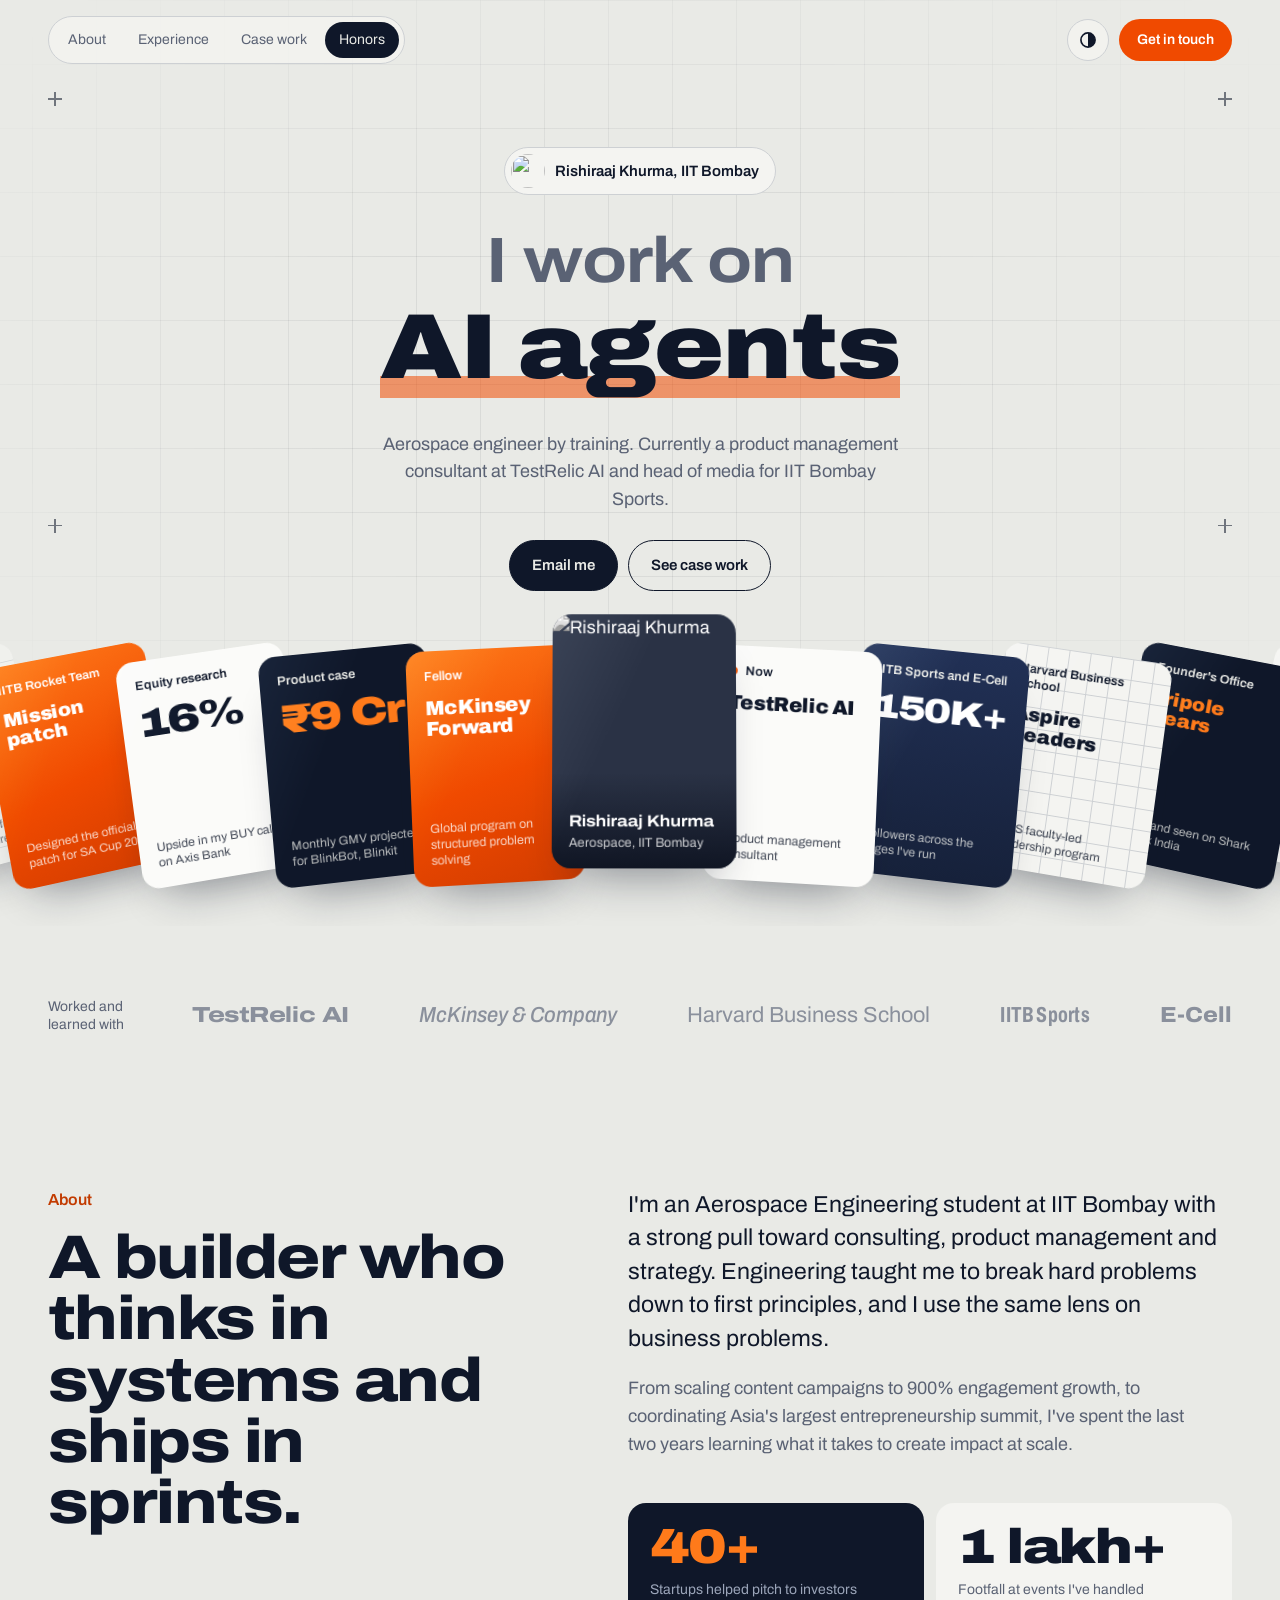
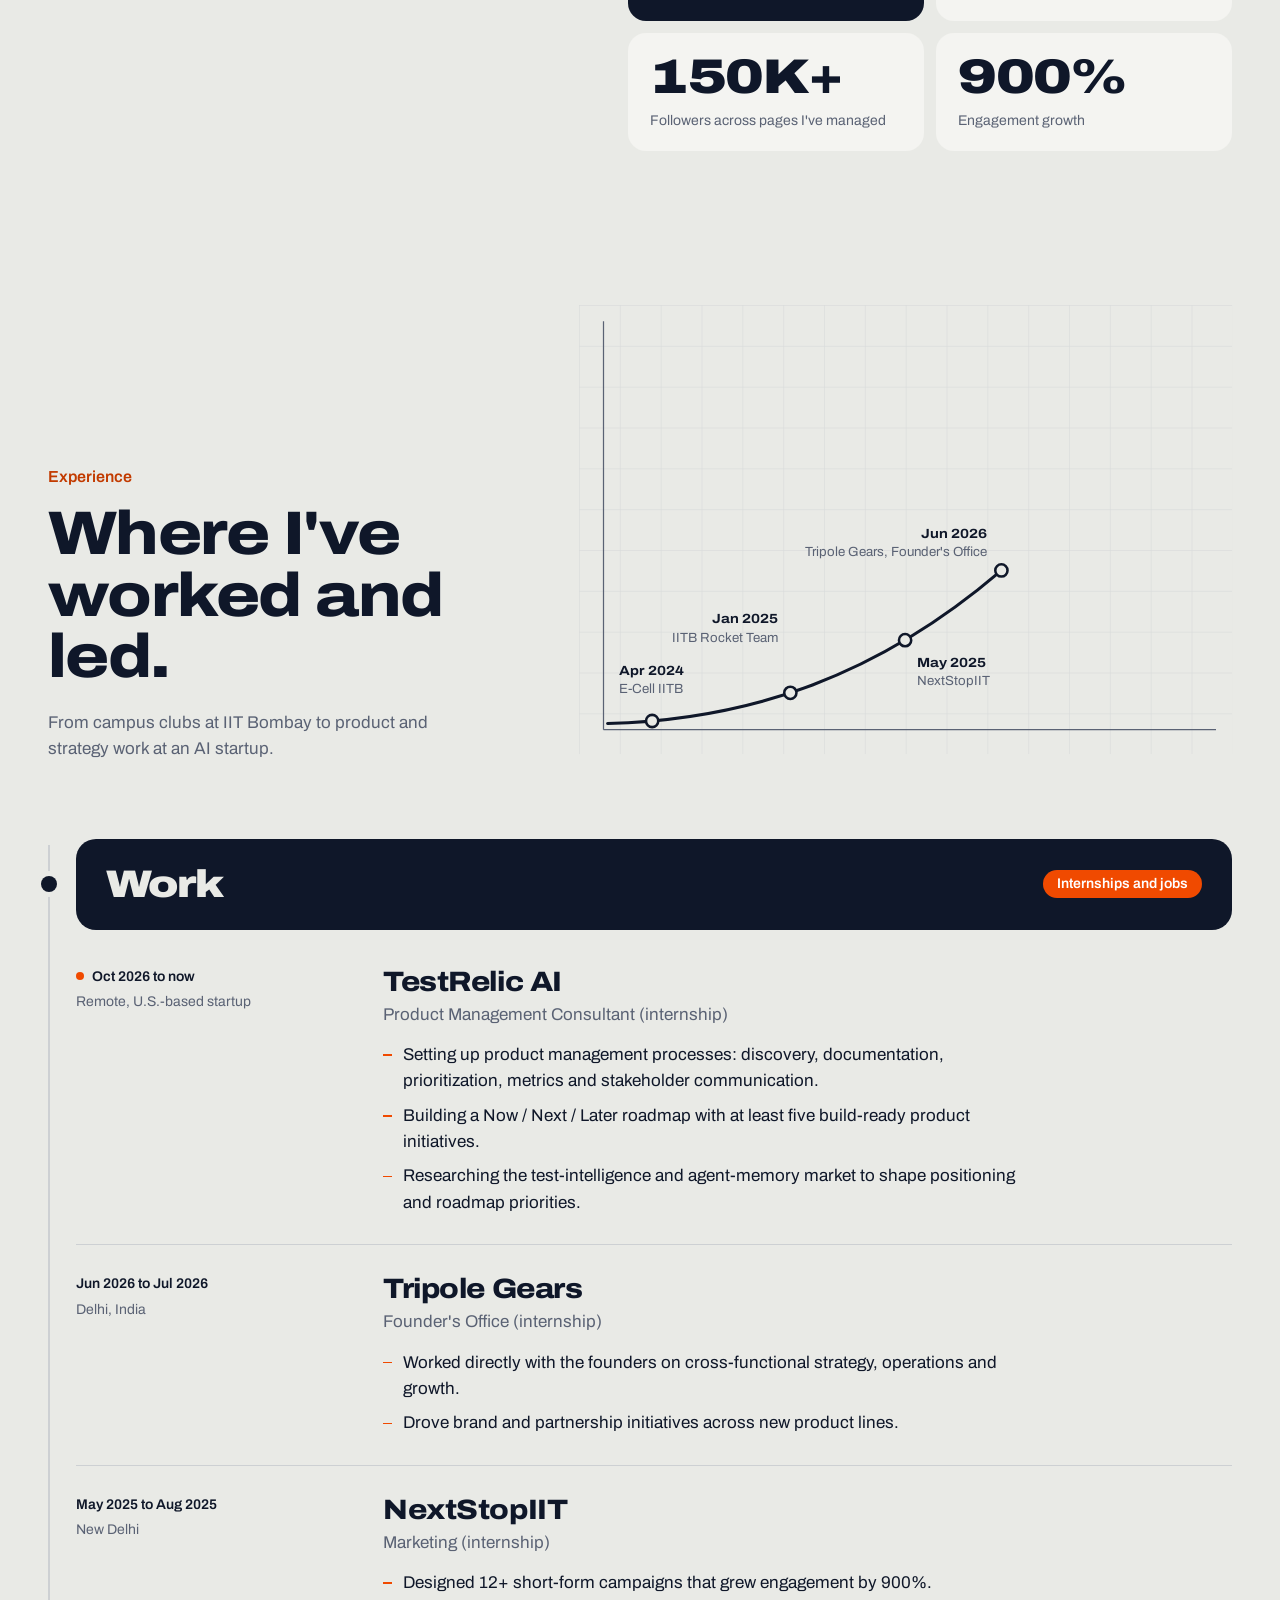
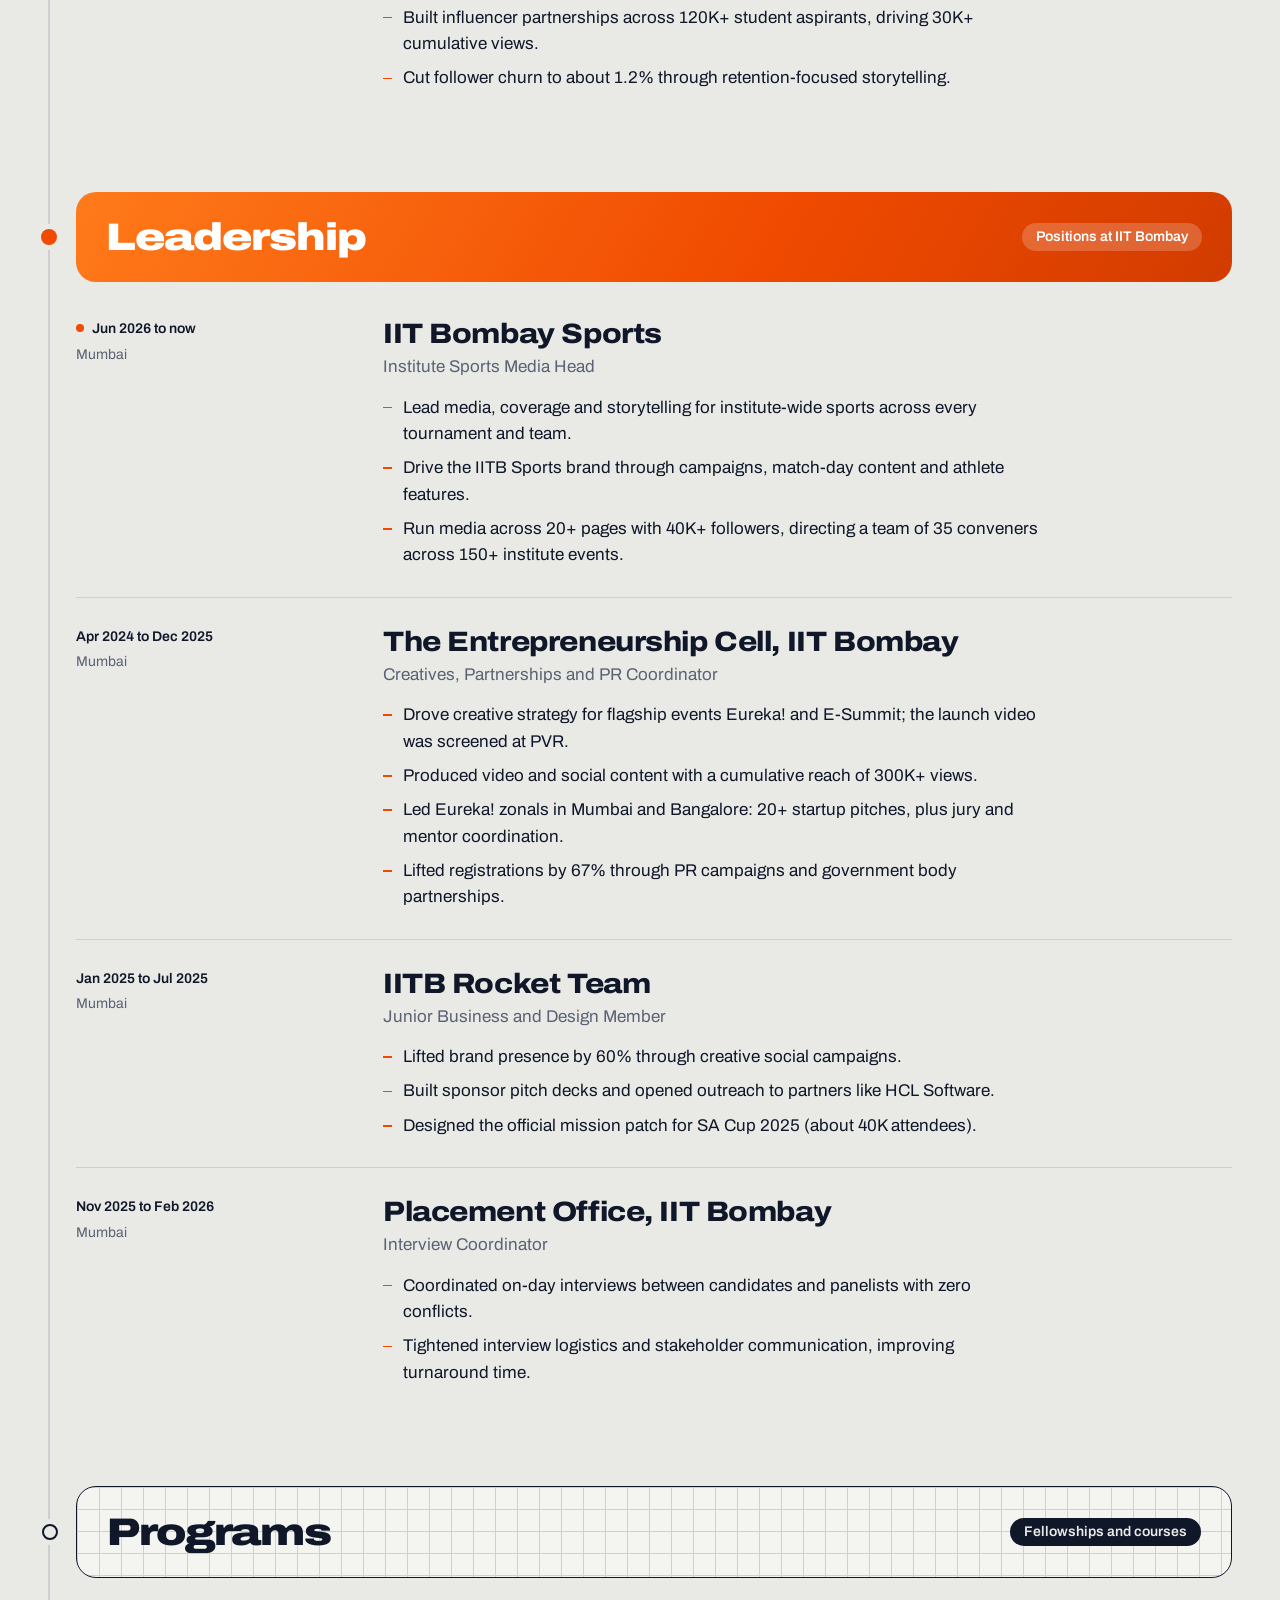
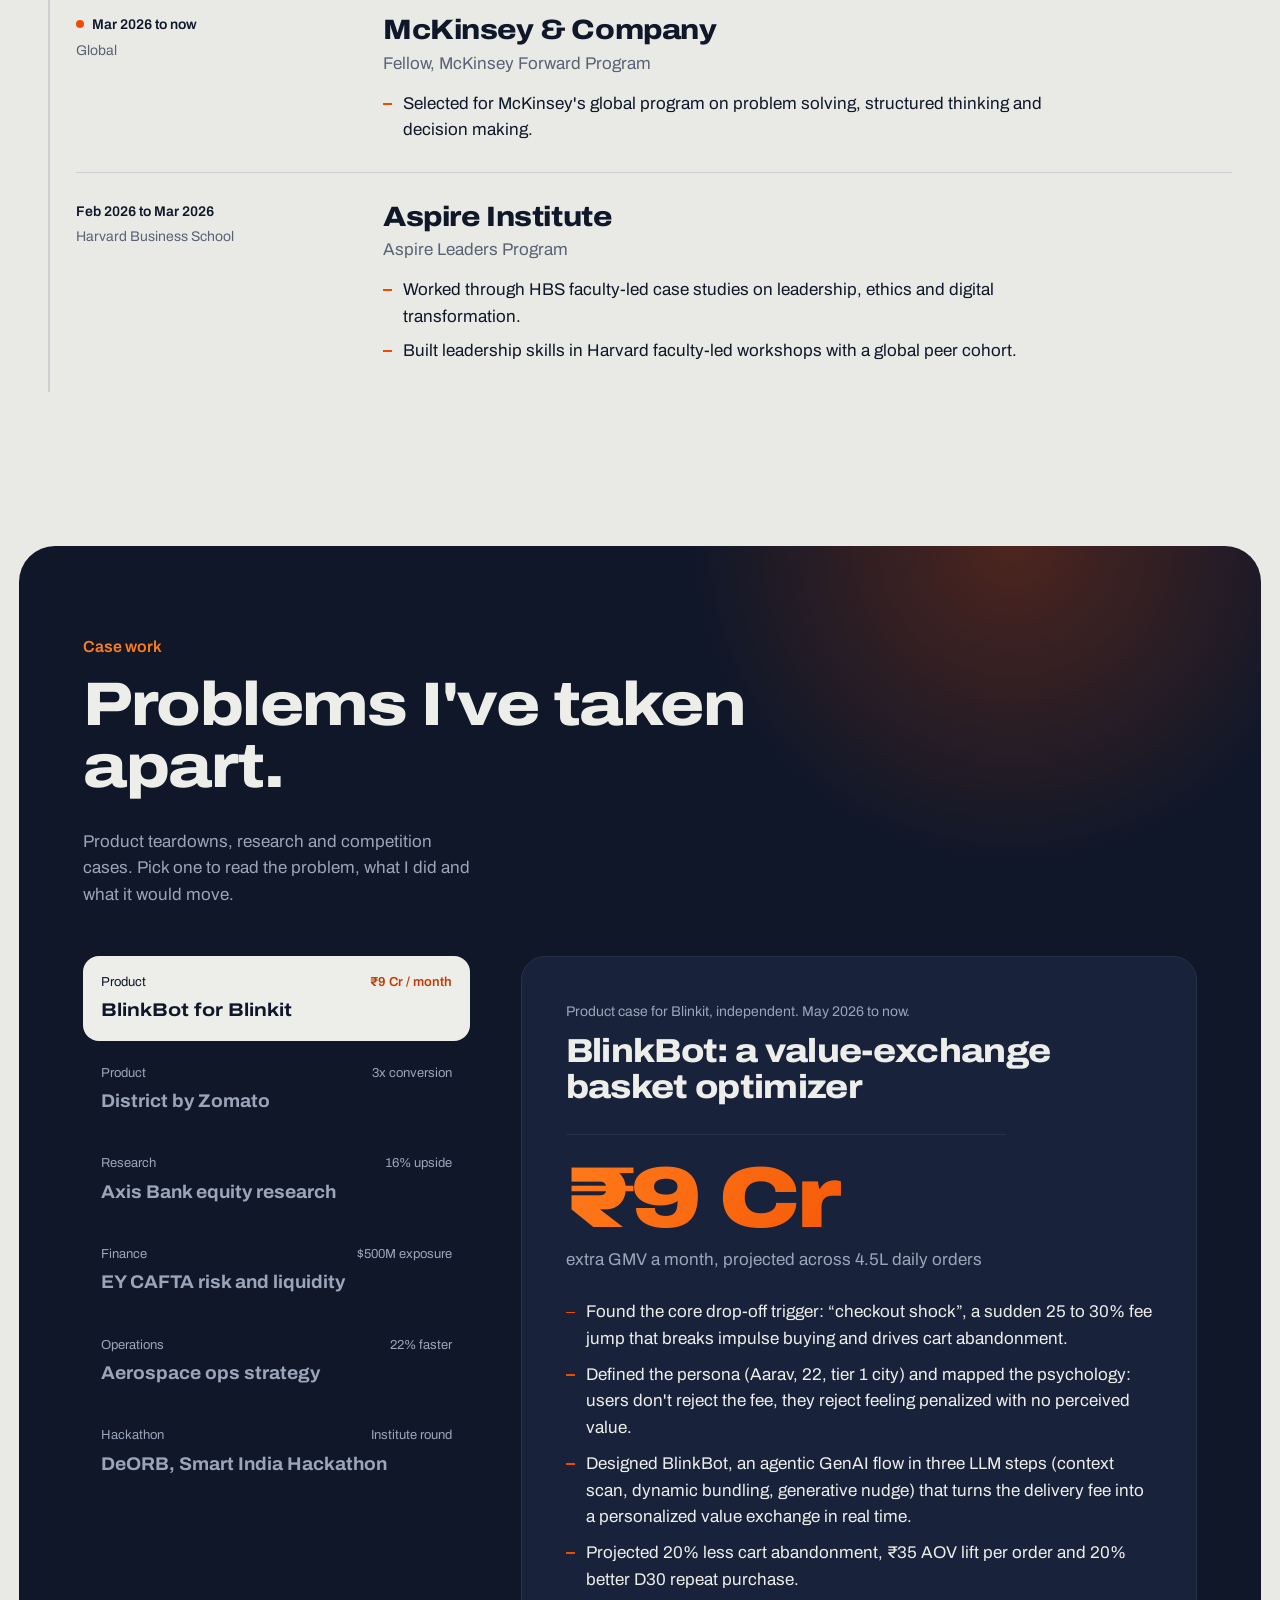
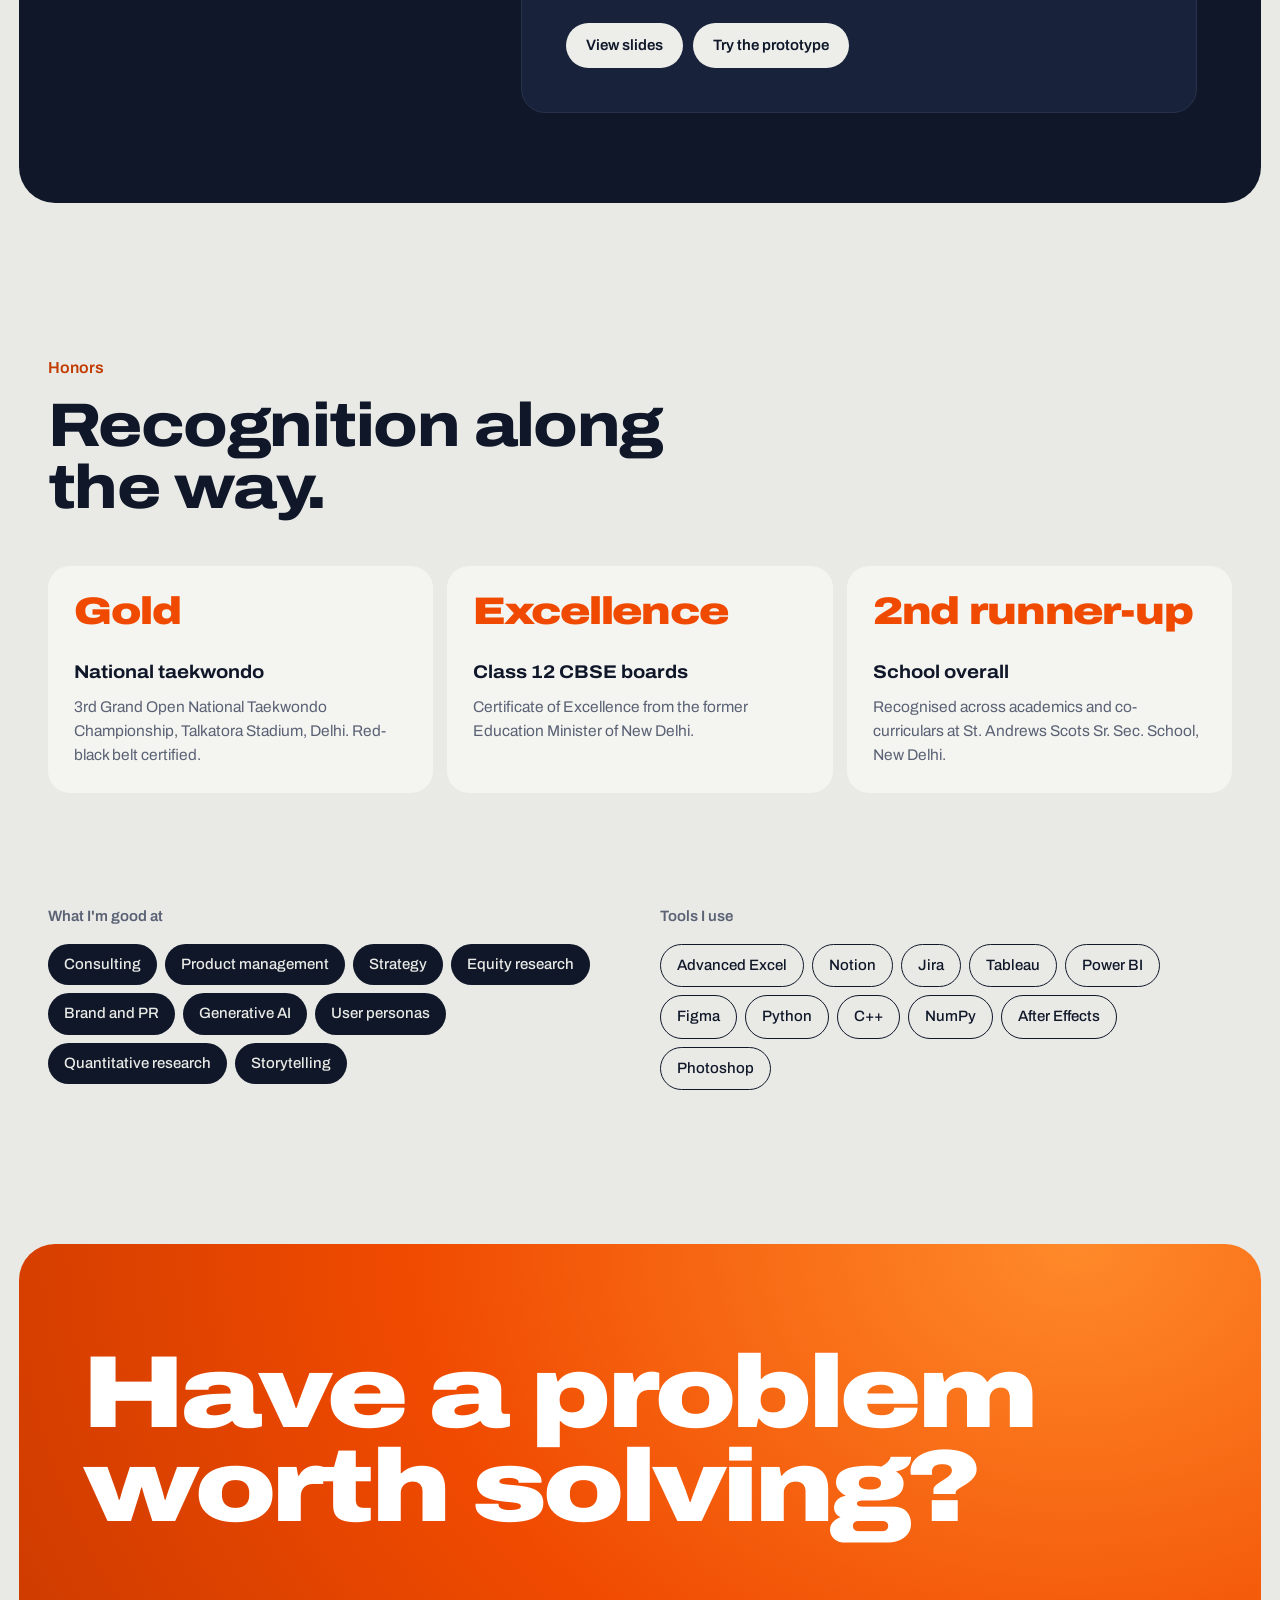
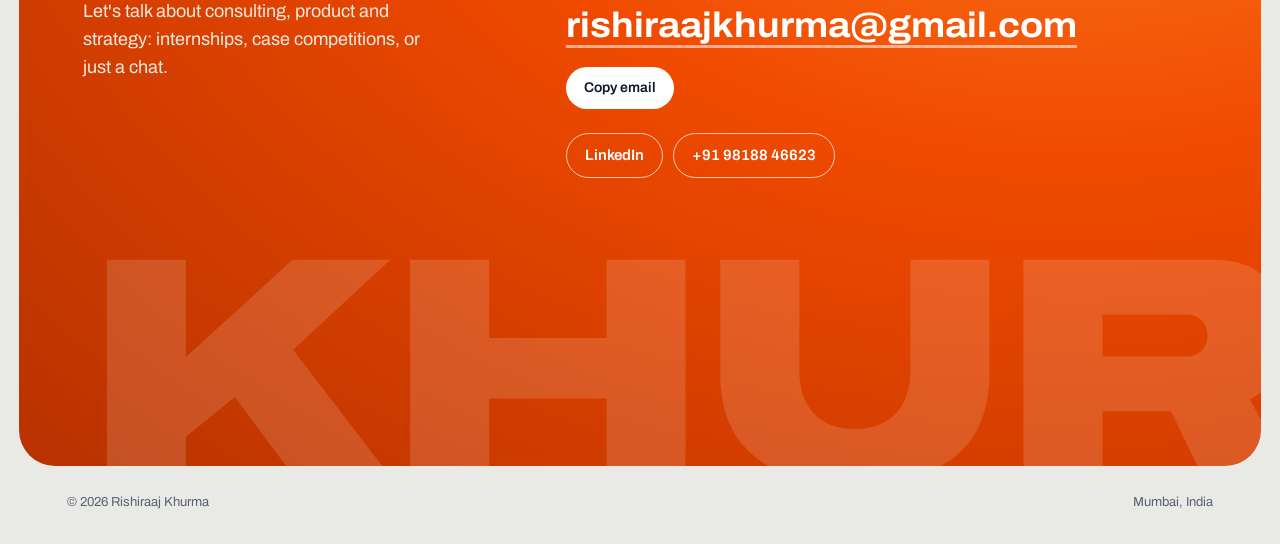
==== concepts/3.html @ 79a05dcc "Hero concepts for review (preview branch only) Co-Authored-By: Claude Opus 5.5 <noreply@anthropic.co" ====
<!doctype html>
<html lang="en">
<head>
  <meta charset="utf-8">
  <meta name="viewport" content="width=device-width, initial-scale=1">
  <title>Concept 3: Rotating focus</title>
  <meta name="description" content="Aerospace Engineering at IIT Bombay. Product management, strategy and AI agents. Product Management Consultant at TestRelic AI, McKinsey Forward Fellow.">
  <meta name="author" content="Rishiraaj Khurma">
  <meta name="theme-color" content="#E9EAE6">

  <meta property="og:type" content="website">
  <meta property="og:title" content="Rishiraaj Khurma">
  <meta property="og:description" content="IIT Bombay Aerospace. Product, strategy and AI agents.">
  <meta property="og:image" content="/assets/og.png">
  <meta name="twitter:card" content="summary_large_image">

  <link rel="icon" href="/assets/favicon.svg" type="image/svg+xml">
  <link rel="preconnect" href="https://fonts.googleapis.com">
  <link rel="preconnect" href="https://fonts.gstatic.com" crossorigin>
  <link href="https://fonts.googleapis.com/css2?family=Archivo:ital,wdth,wght@0,62..125,300..900;1,62..125,300..900&display=swap" rel="stylesheet">
  <link rel="stylesheet" href="/assets/styles.css">
  <script>
    (function () {
      var d = document.documentElement, t = null;
      d.classList.add('js');
      try { t = localStorage.getItem('theme'); } catch (e) {}
      if (t !== 'light' && t !== 'dark') t = matchMedia('(prefers-color-scheme: dark)').matches ? 'dark' : 'light';
      d.setAttribute('data-theme', t);
    })();
  </script>
<style>
.hero__block, .hero__name { display: none; }
.cx { position: relative; z-index: 2; width: 100%; max-width: var(--max); margin: 0 auto; padding-top: clamp(24px, 4vw, 56px); }
.cx-actions { display: flex; flex-wrap: wrap; gap: 10px; }
.cx img { display: block; width: 100%; height: 100%; object-fit: cover; }
.js .cx-in { opacity: 0; transform: translateY(14px); animation: cxIn .9s var(--ease) forwards; }
@keyframes cxIn { to { opacity: 1; transform: none; } }

.c3 { text-align: center; display: flex; flex-direction: column; align-items: center; }
.c3-who { display: inline-flex; align-items: center; gap: 10px; padding: 6px 16px 6px 6px; border-radius: 999px; background: var(--paper-2); border: 1px solid var(--rule); font-size: 15px; font-weight: 600; }
.c3-ava { width: 34px; height: 34px; border-radius: 50%; overflow: hidden; }
.c3-h { margin-top: clamp(22px, 3vw, 36px); font-weight: 900; letter-spacing: -0.04em; line-height: .95; font-variation-settings: "wdth" 116; }
.c3-line { display: block; font-size: clamp(2.2rem, 5vw, 4.4rem); color: var(--muted); font-weight: 700; }
.c3-rot { display: block; font-size: clamp(2.8rem, 7.2vw, 6.4rem); line-height: 1.1; height: 1.15em; overflow: hidden; margin-top: .05em; }
.c3-word { display: inline-block; color: var(--ink); background: linear-gradient(transparent 78%, color-mix(in srgb, var(--orange) 55%, transparent) 78%); transition: transform .38s var(--ease), opacity .38s var(--ease); }
.c3-word.is-out { transform: translateY(-100%); opacity: 0; }
.c3-word.is-in { transform: translateY(100%); opacity: 0; transition: none; }
.c3-lede { margin: clamp(18px, 2.4vw, 28px) auto 26px; max-width: 52ch; color: var(--muted); font-size: 18px; }
</style>
</head>
<body>
  <a class="skip" href="#main">Skip to content</a>

  <header class="bar">
    <div class="bar__inner">
      <nav aria-label="Sections">
        <ul class="bar__nav">
          <li><a href="#about">About</a></li>
          <li><a href="#work">Experience</a></li>
          <li><a href="#cases">Case work</a></li>
          <li><a href="#honors">Honors</a></li>
        </ul>
      </nav>
      <div class="bar__end">
        <button type="button" class="theme" aria-label="Switch to dark theme" aria-pressed="false">
          <svg viewBox="0 0 24 24" aria-hidden="true">
            <circle cx="12" cy="12" r="8.5" fill="none" stroke="currentColor" stroke-width="2"/>
            <path d="M12 3.5a8.5 8.5 0 0 1 0 17z" fill="currentColor"/>
          </svg>
        </button>
        <a class="bar__cta" href="#contact">Get in touch</a>
      </div>
    </div>
    <div class="bar__progress" aria-hidden="true"><span></span></div>
  </header>

  <main id="main">

    <!-- ============ Hero ============ -->
    <section class="hero" id="top" aria-labelledby="hero-name">
      <span class="mark mark--tl" aria-hidden="true"></span>
      <span class="mark mark--tr" aria-hidden="true"></span>
      <span class="mark mark--ml" aria-hidden="true"></span>
      <span class="mark mark--mr" aria-hidden="true"></span>


      <div class="cx c3">
        <p class="c3-who cx-in"><span class="c3-ava"><img src="/assets/pfp.png" alt="" onerror="this.onerror=null;this.src='https://rishiraaj-khurma-portfolio.vercel.app/pfp.png'"></span>Rishiraaj Khurma, IIT Bombay</p>
        <h1 class="c3-h cx-in" id="hero-name" style="animation-delay:.1s">
          <span class="c3-line">I work on</span>
          <span class="c3-rot" aria-live="polite"><span class="c3-word">product strategy</span></span>
        </h1>
        <p class="c3-lede cx-in" style="animation-delay:.25s">Aerospace engineer by training. Currently a product management consultant at TestRelic AI and head of media for IIT Bombay Sports.</p>
        <div class="cx-in" style="animation-delay:.35s"><div class="cx-actions">
          <a class="btn btn--solid" href="mailto:rishiraajkhurma@gmail.com">Email me</a>
          <a class="btn" href="#cases">See case work</a>
        </div></div>
      </div>
      <script>
        (function () {
          var words = ['product strategy', 'AI agents', 'go-to-market', 'brand and storytelling', 'case competitions'];
          var el = document.querySelector('.c3-word'); var i = 0;
          if (matchMedia('(prefers-reduced-motion: reduce)').matches) return;
          setInterval(function () {
            el.classList.add('is-out');
            setTimeout(function () { i = (i + 1) % words.length; el.textContent = words[i]; el.classList.remove('is-out'); el.classList.add('is-in'); requestAnimationFrame(function () { requestAnimationFrame(function () { el.classList.remove('is-in'); }); }); }, 380);
          }, 2300);
        })();
      </script>

      <!-- 3D card deck -->
      <div class="deck" aria-label="Highlights">
        <div class="deck__rig">
          <a class="card card--navy" href="#work" style="--i:-6;--a:6">
            <span class="card__kick">Leadership</span>
            <span class="card__big">40+</span>
            <span class="card__foot">Startups I helped pitch to investors at E-Cell</span>
          </a>
          <a class="card card--paper" href="#cases" data-case="ey" style="--i:-5;--a:5">
            <span class="card__kick">EY CAFTA finalist</span>
            <span class="card__big">$500M</span>
            <span class="card__foot">Currency risk plan for an unhedged exposure</span>
          </a>
          <a class="card card--orange" href="#work" style="--i:-4;--a:4">
            <span class="card__kick">IITB Rocket Team</span>
            <span class="card__big card__big--word">Mission patch</span>
            <span class="card__foot">Designed the official patch for SA Cup 2025</span>
          </a>
          <a class="card card--white" href="#cases" data-case="axis" style="--i:-3;--a:3">
            <span class="card__kick">Equity research</span>
            <span class="card__big">16%</span>
            <span class="card__foot">Upside in my BUY call on Axis Bank</span>
          </a>
          <a class="card card--ink" href="#cases" data-case="blinkbot" style="--i:-2;--a:2">
            <span class="card__kick">Product case</span>
            <span class="card__big">₹9 Cr</span>
            <span class="card__foot">Monthly GMV projected for BlinkBot, Blinkit</span>
          </a>
          <a class="card card--orange" href="#work" style="--i:-1;--a:1">
            <span class="card__kick">Fellow</span>
            <span class="card__big card__big--word">McKinsey Forward</span>
            <span class="card__foot">Global program on structured problem solving</span>
          </a>
          <a class="card card--photo" href="#about" style="--i:0;--a:0">
            <img src="/assets/pfp.png" alt="Rishiraaj Khurma" width="480" height="600"
                 onerror="this.onerror=null;this.src='https://rishiraaj-khurma-portfolio.vercel.app/pfp.png'">
            <span class="card__foot">Rishiraaj Khurma<small>Aerospace, IIT Bombay</small></span>
          </a>
          <a class="card card--white" href="#work" style="--i:1;--a:1">
            <span class="card__kick"><span class="dot" aria-hidden="true"></span>Now</span>
            <span class="card__big card__big--word">TestRelic AI</span>
            <span class="card__foot">Product management consultant</span>
          </a>
          <a class="card card--navy" href="#work" style="--i:2;--a:2">
            <span class="card__kick">IITB Sports and E-Cell</span>
            <span class="card__big">150K+</span>
            <span class="card__foot">Followers across the pages I've run</span>
          </a>
          <a class="card card--paper" href="#work" style="--i:3;--a:3">
            <span class="card__kick">Harvard Business School</span>
            <span class="card__big card__big--word">Aspire Leaders</span>
            <span class="card__foot">HBS faculty-led leadership program</span>
          </a>
          <a class="card card--ink" href="#work" style="--i:4;--a:4">
            <span class="card__kick">Founder's Office</span>
            <span class="card__big card__big--word">Tripole Gears</span>
            <span class="card__foot">A brand seen on Shark Tank India</span>
          </a>
          <a class="card card--white" href="#about" style="--i:5;--a:5">
            <span class="card__kick">Events</span>
            <span class="card__big">1 lakh+</span>
            <span class="card__foot">Footfall at events I've handled</span>
          </a>
        </div>
      </div>
    </section>

    <!-- ============ Logos strip ============ -->
    <section class="orgs" aria-label="Organisations">
      <p class="orgs__label">Worked and learned with</p>
      <ul class="orgs__list">
        <li class="org org--a">TestRelic AI</li>
        <li class="org org--b">McKinsey &amp; Company</li>
        <li class="org org--e">Harvard Business School</li>
        <li class="org org--d">IITB Sports</li>
        <li class="org org--f">E-Cell</li>
      </ul>
    </section>

    <!-- ============ About ============ -->
    <section class="about section" id="about" aria-labelledby="about-h">
      <div class="about__left">
        <p class="kicker">About</p>
        <h2 id="about-h" class="h2">A builder who thinks in systems and ships in sprints.</h2>
      </div>
      <div class="about__right">
        <p class="about__lead">I'm an Aerospace Engineering student at IIT Bombay with a strong pull toward consulting, product management and strategy. Engineering taught me to break hard problems down to first principles, and I use the same lens on business problems.</p>
        <p>From scaling content campaigns to 900% engagement growth, to coordinating Asia's largest entrepreneurship summit, I've spent the last two years learning what it takes to create impact at scale.</p>
        <dl class="figures">
          <div><dt>Startups helped pitch to investors</dt><dd data-count="40" data-suffix="+">40+</dd></div>
          <div><dt>Footfall at events I've handled</dt><dd data-count="1" data-suffix=" lakh+">1 lakh+</dd></div>
          <div><dt>Followers across pages I've managed</dt><dd data-count="150" data-suffix="K+">150K+</dd></div>
          <div><dt>Engagement growth</dt><dd data-count="900" data-suffix="%">900%</dd></div>
        </dl>
      </div>
    </section>

    <!-- ============ Experience ============ -->
    <section class="work section" id="work" aria-labelledby="work-h">
      <div class="work__head">
        <div>
          <p class="kicker">Experience</p>
          <h2 id="work-h" class="h2">Where I've worked and led.</h2>
          <p class="work__intro">From campus clubs at IIT Bombay to product and strategy work at an AI startup.</p>
        </div>
        <figure class="flight" aria-label="Career path from 2024 to now, with what comes next">
          <svg class="flight__svg" viewBox="0 0 640 440" role="img" aria-hidden="true">
            <defs>
              <pattern id="grid" width="40" height="40" patternUnits="userSpaceOnUse">
                <path d="M40 0H0V40" fill="none" class="flight__grid"/>
              </pattern>
            </defs>
            <rect class="flight__gridrect" x="0" y="0" width="640" height="440" fill="url(#grid)"/>
            <line x1="24" y1="416" x2="624" y2="416" class="flight__axis"/>
            <line x1="24" y1="416" x2="24" y2="16" class="flight__axis"/>
            <path class="flight__ahead" d=""/>
            <path class="flight__path" d="M28 410 C 250 404, 430 300, 612 28"/>
            <g class="flight__points"></g>
          </svg>
        </figure>
      </div>

      <div class="work__groups">
        <div class="track" aria-hidden="true"><span class="track__fill"></span></div>

        <div class="group group--work">
          <h3 class="group__title">Work<span>Internships and jobs</span></h3>

          <article class="role role--current">
            <p class="role__when"><time>Oct 2026</time> to now<span>Remote, U.S.-based startup</span></p>
            <div class="role__body">
              <h4 class="role__org">TestRelic AI</h4>
              <p class="role__title">Product Management Consultant (internship)</p>
              <ul>
                <li>Setting up product management processes: discovery, documentation, prioritization, metrics and stakeholder communication.</li>
                <li>Building a Now / Next / Later roadmap with at least five build-ready product initiatives.</li>
                <li>Researching the test-intelligence and agent-memory market to shape positioning and roadmap priorities.</li>
              </ul>
            </div>
          </article>

          <article class="role">
            <p class="role__when"><time>Jun 2026</time> to <time>Jul 2026</time><span>Delhi, India</span></p>
            <div class="role__body">
              <h4 class="role__org">Tripole Gears</h4>
              <p class="role__title">Founder's Office (internship)</p>
              <ul>
                <li>Worked directly with the founders on cross-functional strategy, operations and growth.</li>
                <li>Drove brand and partnership initiatives across new product lines.</li>
              </ul>
            </div>
          </article>

          <article class="role">
            <p class="role__when"><time>May 2025</time> to <time>Aug 2025</time><span>New Delhi</span></p>
            <div class="role__body">
              <h4 class="role__org">NextStopIIT</h4>
              <p class="role__title">Marketing (internship)</p>
              <ul>
                <li>Designed 12+ short-form campaigns that grew engagement by 900%.</li>
                <li>Built influencer partnerships across 120K+ student aspirants, driving 30K+ cumulative views.</li>
                <li>Cut follower churn to about 1.2% through retention-focused storytelling.</li>
              </ul>
            </div>
          </article>
        </div>

        <div class="group group--lead">
          <h3 class="group__title">Leadership<span>Positions at IIT Bombay</span></h3>

          <article class="role role--current">
            <p class="role__when"><time>Jun 2026</time> to now<span>Mumbai</span></p>
            <div class="role__body">
              <h4 class="role__org">IIT Bombay Sports</h4>
              <p class="role__title">Institute Sports Media Head</p>
              <ul>
                <li>Lead media, coverage and storytelling for institute-wide sports across every tournament and team.</li>
                <li>Drive the IITB Sports brand through campaigns, match-day content and athlete features.</li>
                <li>Run media across 20+ pages with 40K+ followers, directing a team of 35 conveners across 150+ institute events.</li>
              </ul>
            </div>
          </article>

          <article class="role">
            <p class="role__when"><time>Apr 2024</time> to <time>Dec 2025</time><span>Mumbai</span></p>
            <div class="role__body">
              <h4 class="role__org">The Entrepreneurship Cell, IIT Bombay</h4>
              <p class="role__title">Creatives, Partnerships and PR Coordinator</p>
              <ul>
                <li>Drove creative strategy for flagship events Eureka! and E-Summit; the launch video was screened at PVR.</li>
                <li>Produced video and social content with a cumulative reach of 300K+ views.</li>
                <li>Led Eureka! zonals in Mumbai and Bangalore: 20+ startup pitches, plus jury and mentor coordination.</li>
                <li>Lifted registrations by 67% through PR campaigns and government body partnerships.</li>
              </ul>
            </div>
          </article>

          <article class="role">
            <p class="role__when"><time>Jan 2025</time> to <time>Jul 2025</time><span>Mumbai</span></p>
            <div class="role__body">
              <h4 class="role__org">IITB Rocket Team</h4>
              <p class="role__title">Junior Business and Design Member</p>
              <ul>
                <li>Lifted brand presence by 60% through creative social campaigns.</li>
                <li>Built sponsor pitch decks and opened outreach to partners like HCL Software.</li>
                <li>Designed the official mission patch for SA Cup 2025 (about 40K attendees).</li>
              </ul>
            </div>
          </article>

          <article class="role">
            <p class="role__when"><time>Nov 2025</time> to <time>Feb 2026</time><span>Mumbai</span></p>
            <div class="role__body">
              <h4 class="role__org">Placement Office, IIT Bombay</h4>
              <p class="role__title">Interview Coordinator</p>
              <ul>
                <li>Coordinated on-day interviews between candidates and panelists with zero conflicts.</li>
                <li>Tightened interview logistics and stakeholder communication, improving turnaround time.</li>
              </ul>
            </div>
          </article>
        </div>

        <div class="group group--prog">
          <h3 class="group__title">Programs<span>Fellowships and courses</span></h3>

          <article class="role role--current">
            <p class="role__when"><time>Mar 2026</time> to now<span>Global</span></p>
            <div class="role__body">
              <h4 class="role__org">McKinsey &amp; Company</h4>
              <p class="role__title">Fellow, McKinsey Forward Program</p>
              <ul>
                <li>Selected for McKinsey's global program on problem solving, structured thinking and decision making.</li>
              </ul>
            </div>
          </article>

          <article class="role">
            <p class="role__when"><time>Feb 2026</time> to <time>Mar 2026</time><span>Harvard Business School</span></p>
            <div class="role__body">
              <h4 class="role__org">Aspire Institute</h4>
              <p class="role__title">Aspire Leaders Program</p>
              <ul>
                <li>Worked through HBS faculty-led case studies on leadership, ethics and digital transformation.</li>
                <li>Built leadership skills in Harvard faculty-led workshops with a global peer cohort.</li>
              </ul>
            </div>
          </article>
        </div>
      </div>
    </section>

    <!-- ============ Case work (dark panel) ============ -->
    <section class="cases" id="cases" aria-labelledby="cases-h">
      <div class="cases__panel">
        <div class="cases__head">
          <div>
            <p class="kicker kicker--light">Case work</p>
            <h2 id="cases-h" class="h2">Problems I've taken apart.</h2>
          </div>
          <p class="cases__intro">Product teardowns, research and competition cases. Pick one to read the problem, what I did and what it would move.</p>
        </div>

        <div class="cases__layout">
          <div class="cases__index" role="tablist" aria-label="Cases" aria-orientation="vertical">
            <button class="case-tab" role="tab" id="t-blinkbot" aria-controls="p-blinkbot" aria-selected="true">
              <span class="case-tab__kind">Product</span>
              <span class="case-tab__title">BlinkBot for Blinkit</span>
              <span class="case-tab__fig">₹9 Cr / month</span>
            </button>
            <button class="case-tab" role="tab" id="t-district" aria-controls="p-district" aria-selected="false" tabindex="-1">
              <span class="case-tab__kind">Product</span>
              <span class="case-tab__title">District by Zomato</span>
              <span class="case-tab__fig">3x conversion</span>
            </button>
            <button class="case-tab" role="tab" id="t-axis" aria-controls="p-axis" aria-selected="false" tabindex="-1">
              <span class="case-tab__kind">Research</span>
              <span class="case-tab__title">Axis Bank equity research</span>
              <span class="case-tab__fig">16% upside</span>
            </button>
            <button class="case-tab" role="tab" id="t-ey" aria-controls="p-ey" aria-selected="false" tabindex="-1">
              <span class="case-tab__kind">Finance</span>
              <span class="case-tab__title">EY CAFTA risk and liquidity</span>
              <span class="case-tab__fig">$500M exposure</span>
            </button>
            <button class="case-tab" role="tab" id="t-aero" aria-controls="p-aero" aria-selected="false" tabindex="-1">
              <span class="case-tab__kind">Operations</span>
              <span class="case-tab__title">Aerospace ops strategy</span>
              <span class="case-tab__fig">22% faster</span>
            </button>
            <button class="case-tab" role="tab" id="t-deorb" aria-controls="p-deorb" aria-selected="false" tabindex="-1">
              <span class="case-tab__kind">Hackathon</span>
              <span class="case-tab__title">DeORB, Smart India Hackathon</span>
              <span class="case-tab__fig">Institute round</span>
            </button>
          </div>

          <div class="cases__panels">
            <article class="case" role="tabpanel" id="p-blinkbot" aria-labelledby="t-blinkbot" tabindex="0">
              <p class="case__meta">Product case for Blinkit, independent. <time>May 2026</time> to now.</p>
              <h3 class="case__title">BlinkBot: a value-exchange basket optimizer</h3>
              <p class="case__big"><span>₹9 Cr</span> extra GMV a month, projected across 4.5L daily orders</p>
              <ul>
                <li>Found the core drop-off trigger: “checkout shock”, a sudden 25 to 30% fee jump that breaks impulse buying and drives cart abandonment.</li>
                <li>Defined the persona (Aarav, 22, tier 1 city) and mapped the psychology: users don't reject the fee, they reject feeling penalized with no perceived value.</li>
                <li>Designed BlinkBot, an agentic GenAI flow in three LLM steps (context scan, dynamic bundling, generative nudge) that turns the delivery fee into a personalized value exchange in real time.</li>
                <li>Projected 20% less cart abandonment, ₹35 AOV lift per order and 20% better D30 repeat purchase.</li>
              </ul>
              <p class="case__links">
                <a href="https://drive.google.com/file/d/13JqOaMulJGSCNLsYfBoL2JAouONL_U6Y/view?usp=sharing" target="_blank" rel="noopener">View slides</a>
                <a href="https://blinkbotai.lovable.app" target="_blank" rel="noopener">Try the prototype</a>
              </p>
            </article>

            <article class="case" role="tabpanel" id="p-district" aria-labelledby="t-district" tabindex="0">
              <p class="case__meta">Product case for District by Zomato, independent. <time>Jan 2025</time> to <time>Apr 2025</time>.</p>
              <h3 class="case__title">District by Zomato: product strategy</h3>
              <p class="case__big"><span>3x</span> projected conversion lift within a 2 to 5 km radius</p>
              <ul>
                <li>Segmented 105M users into behavioral cohorts and surfaced 4 friction points in India's ₹4,500 Cr events market.</li>
                <li>Benchmarked 3 competitors to build a mood-based discovery positioning for 25M Gen Z users.</li>
                <li>Proposed “Who's Near You Tonight” with group split payments.</li>
              </ul>
              <p class="case__links">
                <a href="https://drive.google.com/file/d/1SCaFkXVV465xN4ebJC2KT2j3y9N6NiCo/view?usp=sharing" target="_blank" rel="noopener">View slides</a>
              </p>
            </article>

            <article class="case" role="tabpanel" id="p-axis" aria-labelledby="t-axis" tabindex="0">
              <p class="case__meta">Finance Club, IIT Bombay. <time>Oct 2025</time> to <time>Nov 2025</time>.</p>
              <h3 class="case__title">Equity research: Axis Bank Ltd.</h3>
              <p class="case__big"><span>BUY</span> at ₹1,160 with a ₹1,350 target, 16% upside</p>
              <ul>
                <li>Analyzed 7 years of performance: ₹16.5L Cr assets, 17% ROE, 4.1% NIM, 15% capital adequacy.</li>
                <li>Benchmarked against 3 major private banks on P/E, net NPA (0.4%) and EPS growth.</li>
              </ul>
              <p class="case__links">
                <a href="https://drive.google.com/file/d/1Oq4AeHaycqKcXLXpIfnddOMw5mjNQ_Pj/view?usp=sharing" target="_blank" rel="noopener">Read the report</a>
              </p>
            </article>

            <article class="case" role="tabpanel" id="p-ey" aria-labelledby="t-ey" tabindex="0">
              <p class="case__meta">EY CAFTA Case Championship, finalist. <time>Sep 2025</time> to <time>Nov 2025</time>.</p>
              <h3 class="case__title">Financial risk and liquidity management</h3>
              <p class="case__big"><span>18%</span> fewer working-capital shortfalls in the cash model</p>
              <ul>
                <li>Built a currency risk strategy for a $500M unhedged exposure in Nigeria.</li>
                <li>Designed a cash and liquidity model forecasting $450M in export inflows.</li>
                <li>Recommended surplus-cash policies for an INR 15 to 20K Cr revenue scale at an 8 to 10% target yield.</li>
              </ul>
              <p class="case__links">
                <a href="https://drive.google.com/file/d/1MUNu1fK9w3oQ-B3bmoziqNy0Lb9kVl91/view?usp=sharing" target="_blank" rel="noopener">View slides</a>
              </p>
            </article>

            <article class="case" role="tabpanel" id="p-aero" aria-labelledby="t-aero" tabindex="0">
              <p class="case__meta">Course project, Intro to Management. <time>Jan 2025</time> to <time>Apr 2025</time>.</p>
              <h3 class="case__title">Operations strategy for a global aerospace leader</h3>
              <p class="case__big"><span>22%</span> faster delivery across 3 major defense contracts</p>
              <ul>
                <li>Designed a delivery roadmap after analyzing the supply chain and manufacturing setup.</li>
                <li>Modeled the financial impact: ₹12 Cr additional revenue over 2 years through retention.</li>
              </ul>
            </article>

            <article class="case" role="tabpanel" id="p-deorb" aria-labelledby="t-deorb" tabindex="0">
              <p class="case__meta">Smart India Hackathon 2024, Ministry of Civil Aviation. <time>Sep 2024</time> to <time>Dec 2024</time>.</p>
              <h3 class="case__title">DeORB: drone surveys for airport perimeter security</h3>
              <p class="case__big"><span>6</span> person IIT Bombay team, I led business and pitch</p>
              <ul>
                <li>Built a drone-based aerial survey solution for airport perimeter security.</li>
                <li>Cleared the institute round and presented the prototype and go-to-market to an expert panel.</li>
              </ul>
              <p class="case__links">
                <a href="https://drive.google.com/file/d/1jrsrOm20Nrbj3mEBCHLb-6gn8_rd56DR/view?usp=sharing" target="_blank" rel="noopener">View slides</a>
              </p>
            </article>
          </div>
        </div>
      </div>
    </section>

    <!-- ============ Honors + toolkit ============ -->
    <section class="honors section" id="honors" aria-labelledby="honors-h">
      <p class="kicker">Honors</p>
      <h2 id="honors-h" class="h2">Recognition along the way.</h2>
      <ul class="honors__list">
        <li>
          <span class="honors__big">Gold</span>
          <h3>National taekwondo</h3>
          <p>3rd Grand Open National Taekwondo Championship, Talkatora Stadium, Delhi. Red-black belt certified.</p>
        </li>
        <li>
          <span class="honors__big">Excellence</span>
          <h3>Class 12 CBSE boards</h3>
          <p>Certificate of Excellence from the former Education Minister of New Delhi.</p>
        </li>
        <li>
          <span class="honors__big">2nd runner-up</span>
          <h3>School overall</h3>
          <p>Recognised across academics and co-curriculars at St. Andrews Scots Sr. Sec. School, New Delhi.</p>
        </li>
      </ul>

      <div class="kit">
        <div>
          <h3 class="kit__title">What I'm good at</h3>
          <ul class="chips">
            <li>Consulting</li><li>Product management</li><li>Strategy</li><li>Equity research</li><li>Brand and PR</li><li>Generative AI</li><li>User personas</li><li>Quantitative research</li><li>Storytelling</li>
          </ul>
        </div>
        <div>
          <h3 class="kit__title">Tools I use</h3>
          <ul class="chips chips--quiet">
            <li>Advanced Excel</li><li>Notion</li><li>Jira</li><li>Tableau</li><li>Power BI</li><li>Figma</li><li>Python</li><li>C++</li><li>NumPy</li><li>After Effects</li><li>Photoshop</li>
          </ul>
        </div>
      </div>
    </section>

    <!-- ============ Contact (orange panel) ============ -->
    <section class="contact" id="contact" aria-labelledby="contact-h">
      <div class="contact__panel">
        <h2 id="contact-h" class="contact__h">Have a problem worth solving?</h2>
        <div class="contact__row">
          <p class="contact__p">Let's talk about consulting, product and strategy: internships, case competitions, or just a chat.</p>
          <div class="contact__actions">
            <div class="contact__mail">
              <a href="mailto:rishiraajkhurma@gmail.com" class="contact__email">rishiraajkhurma@gmail.com</a>
              <button type="button" class="copy" data-copy="rishiraajkhurma@gmail.com">Copy email</button>
            </div>
            <ul class="contact__links">
              <li><a href="https://www.linkedin.com/in/rishiraajkhurma" target="_blank" rel="noopener">LinkedIn</a></li>
              <li><a href="tel:+919818846623">+91 98188 46623</a></li>
            </ul>
          </div>
        </div>
        <p class="contact__giant" aria-hidden="true">Khurma</p>
      </div>
      <footer class="foot">
        <p>© 2026 Rishiraaj Khurma</p>
        <p>Mumbai, India</p>
      </footer>
    </section>
  </main>

  <script src="/assets/main.js" defer></script>
</body>
</html>
---- assets/styles.css ----
/* ================= Tokens ================= */
:root {
  --paper: #E9EAE6;
  --paper-2: #F4F4F1;
  --ink: #0F1729;
  --muted: #5A6274;
  --rule: #CDD0D3;
  --orange: #F04A00;
  --orange-2: #FF7A1A;
  --orange-ink: #C23B00;
  --navy: #16213A;

  --panel: #0F1729;
  --panel-2: #18223A;
  --panel-rule: #27324A;
  --panel-ink: #EDEEEA;
  --panel-muted: #9BA5B9;

  --font: "Archivo", "Helvetica Neue", Arial, sans-serif;
  --gutter: clamp(16px, 4vw, 48px);
  --max: 1280px;
  --radius-xl: clamp(22px, 3vw, 36px);
  --ease: cubic-bezier(.2, .7, .1, 1);
  --spring: cubic-bezier(.3, 1.35, .45, 1);
}

/* Dark theme: same structure, inverted surfaces */
:root[data-theme="dark"] {
  --paper: #0D1322;
  --paper-2: #161E31;
  --ink: #ECEDE8;
  --muted: #9AA3B5;
  --rule: #2A3349;
  --orange-ink: #FF7A3D;
  --navy: #1D2A48;
  --panel: #161F35;
  --panel-2: #1F2943;
  --panel-rule: #303B56;
  color-scheme: dark;
}
:root[data-theme="dark"] .card--photo img { filter: grayscale(1) contrast(1.05) brightness(.95); }
:root[data-theme="dark"] .org { color: #6E778A; }
:root[data-theme="dark"] .org:hover { color: var(--ink); }
:root[data-theme="dark"] .card { box-shadow: 0 30px 40px -24px rgba(0, 0, 0, .7); }
.theme-anim, .theme-anim *, .theme-anim *::before, .theme-anim *::after {
  transition: background-color .45s ease, color .45s ease, border-color .45s ease, fill .45s ease, stroke .45s ease !important;
}

/* ================= Base ================= */
*, *::before, *::after { box-sizing: border-box; }
html { scroll-behavior: smooth; -webkit-text-size-adjust: 100%; }
body {
  margin: 0;
  background: var(--paper);
  color: var(--ink);
  font-family: var(--font);
  font-size: 17px;
  line-height: 1.55;
  font-variation-settings: "wdth" 100;
  -webkit-font-smoothing: antialiased;
  text-rendering: optimizeLegibility;
  overflow-x: hidden;
}
img { max-width: 100%; display: block; }
a { color: inherit; }
h1, h2, h3, h4, p, ul, dl { margin: 0; }
ul { padding: 0; list-style: none; }
::selection { background: var(--orange); color: #fff; }
:focus-visible { outline: 2px solid var(--orange); outline-offset: 3px; border-radius: 4px; }

.skip { position: absolute; left: 12px; top: -60px; background: var(--ink); color: var(--paper); padding: 10px 14px; z-index: 100; text-decoration: none; }
.skip:focus { top: 12px; }

.dot {
  display: inline-block; width: 8px; height: 8px; border-radius: 50%;
  background: var(--orange); margin-right: 8px; vertical-align: 1px;
  box-shadow: 0 0 0 0 rgba(240, 74, 0, .5);
  animation: live 2.2s ease-out infinite;
}
@keyframes live { 0% { box-shadow: 0 0 0 0 rgba(240,74,0,.55); } 100% { box-shadow: 0 0 0 9px rgba(240,74,0,0); } }

.section { max-width: var(--max); margin: 0 auto; padding: clamp(96px, 12vw, 168px) var(--gutter) 0; }
.kicker { color: var(--orange-ink); font-weight: 600; font-size: 16px; margin-bottom: 14px; }
.kicker--light { color: var(--orange-2); }
.h2 {
  font-size: clamp(2.2rem, 4.8vw, 3.9rem);
  line-height: 1;
  font-weight: 800;
  font-variation-settings: "wdth" 116;
  letter-spacing: -0.025em;
  max-width: 16ch;
}

.btn {
  display: inline-flex; align-items: center; gap: 10px;
  padding: 13px 22px;
  border: 1.5px solid var(--ink);
  border-radius: 999px;
  font-size: 15px; font-weight: 600;
  text-decoration: none;
  transition: background .25s, color .25s, border-color .25s, font-variation-settings .4s var(--ease);
}
.btn:hover { font-variation-settings: "wdth" 118; }
.btn--solid { background: var(--ink); color: var(--paper); }
.btn--solid:hover { background: var(--orange); border-color: var(--orange); color: #fff; }
.btn:not(.btn--solid):hover { background: var(--ink); color: var(--paper); }

/* ================= Top bar ================= */
.bar {
  position: fixed; top: 0; left: 0; right: 0; z-index: 50;
  transition: background .3s, backdrop-filter .3s;
}
.bar.is-scrolled {
  background: color-mix(in srgb, var(--paper) 82%, transparent);
  backdrop-filter: blur(12px); -webkit-backdrop-filter: blur(12px);
}
.bar__inner {
  max-width: var(--max); margin: 0 auto;
  padding: 16px var(--gutter);
  display: flex; justify-content: space-between; align-items: center; gap: 16px;
}
.bar__name { font-weight: 900; font-variation-settings: "wdth" 125; text-decoration: none; font-size: 20px; letter-spacing: -0.02em; justify-self: start; }
.bar__nav {
  display: flex; gap: 4px; padding: 5px;
  background: color-mix(in srgb, var(--paper-2) 80%, transparent);
  border: 1px solid var(--rule);
  border-radius: 999px;
}
.bar__nav a {
  display: block; padding: 7px 14px; border-radius: 999px;
  text-decoration: none; font-size: 14px; color: var(--muted);
  transition: color .2s, background .25s;
}
.bar__nav a:hover { color: var(--ink); }
.bar__nav a[aria-current="true"] { color: var(--paper); background: var(--ink); }
.bar__end { justify-self: end; display: flex; align-items: center; gap: 10px; }
.theme {
  width: 42px; height: 42px; border-radius: 50%;
  display: grid; place-items: center;
  background: color-mix(in srgb, var(--paper-2) 80%, transparent);
  border: 1px solid var(--rule);
  color: var(--ink); cursor: pointer; padding: 0;
  transition: border-color .25s, background .25s;
}
.theme:hover { border-color: var(--ink); }
.theme svg { width: 20px; height: 20px; transition: transform .6s var(--spring); }
:root[data-theme="dark"] .theme svg { transform: rotate(180deg); }
.bar__cta {
  text-decoration: none; font-size: 14px; font-weight: 600;
  padding: 10px 18px; border-radius: 999px;
  background: var(--orange); color: #fff;
  transition: background .25s, font-variation-settings .4s var(--ease);
}
.bar__cta:hover { background: var(--ink); font-variation-settings: "wdth" 118; }
.bar__progress { height: 2px; }
.bar__progress span { display: block; height: 100%; background: var(--orange); transform-origin: 0 50%; transform: scaleX(0); }

@media (max-width: 760px) {
  .bar nav { display: none; }
  .bar__inner { justify-content: flex-end; }
}

/* ================= Hero ================= */
.hero {
  position: relative;
  min-height: max(100svh, 780px);
  max-width: none;
  padding: 96px var(--gutter) 0;
  overflow: hidden;
  display: flex; flex-direction: column;
  isolation: isolate;
}
.hero > *:not(.deck):not(.mark) { width: 100%; max-width: var(--max); margin-left: auto; margin-right: auto; }

/* light grid, fading out toward the edges */
.hero::before {
  content: ""; position: absolute; inset: 0; z-index: -2; pointer-events: none;
  background-image:
    linear-gradient(color-mix(in srgb, var(--ink) 7%, transparent) 1px, transparent 1px),
    linear-gradient(90deg, color-mix(in srgb, var(--ink) 7%, transparent) 1px, transparent 1px);
  background-size: 64px 64px;
  background-position: center top;
  -webkit-mask-image: radial-gradient(ellipse 80% 70% at 50% 40%, #000 30%, transparent 80%);
  mask-image: radial-gradient(ellipse 80% 70% at 50% 40%, #000 30%, transparent 80%);
}

/* registration marks, like a drawing sheet */
.mark { position: absolute; width: 14px; height: 14px; opacity: .55; }
.mark::before, .mark::after { content: ""; position: absolute; background: var(--ink); }
.mark::before { left: 6px; top: 0; width: 1.5px; height: 14px; }
.mark::after { top: 6px; left: 0; height: 1.5px; width: 14px; }
.mark--tl { top: 92px; left: var(--gutter); }
.mark--tr { top: 92px; right: var(--gutter); }
.mark--ml { top: 56%; left: var(--gutter); }
.mark--mr { top: 56%; right: var(--gutter); }

.hero__top {
  display: flex; justify-content: space-between; align-items: baseline; gap: 16px;
  padding-top: clamp(28px, 4vw, 48px);
}
.hero__hey {
  font-size: clamp(1.05rem, 1.6vw, 1.35rem);
  font-weight: 700; font-variation-settings: "wdth" 120;
}
.hero__status { font-size: 14px; color: var(--muted); font-weight: 500; text-align: right; }

.hero__title { position: relative; margin-top: clamp(4px, 1vw, 12px); }
.hero__block {
  position: absolute; z-index: -1;
  left: 47%; width: clamp(110px, 15vw, 210px);
  top: -6%; bottom: -4%;
  background: var(--orange);
  transform-origin: 50% 100%;
}
.hero__name {
  font-weight: 900;
  text-transform: uppercase;
  line-height: .84;
  letter-spacing: -0.03em;
  font-variation-settings: "wdth" 125;
}
.hero__first {
  display: block;
  font-size: min(calc((100vw - 2 * var(--gutter)) / 7.45), 172px);
  color: var(--ink);
}
.hero__last {
  display: block;
  font-size: min(9.6vw, 132px);
  color: transparent;
  -webkit-text-stroke: 2px var(--ink);
  text-align: right;
  margin-top: .04em;
}

/* load sequence: bar rises, name throttles open, outline slides in */
.js .hero__block { transform: scaleY(0); animation: rise 1s var(--ease) .1s forwards; }
.js .hero__first { font-variation-settings: "wdth" 62; opacity: 0; animation: throttle 1.25s var(--ease) .35s forwards; }
.js .hero__last { opacity: 0; transform: translateX(6%); font-variation-settings: "wdth" 62; animation: slideIn 1.25s var(--ease) .55s forwards; }
.js .hero__hey, .js .hero__status, .js .hero__row { opacity: 0; animation: fade .9s var(--ease) 1s forwards; }
@keyframes rise { to { transform: scaleY(1); } }
@keyframes throttle { 0% { font-variation-settings: "wdth" 62; opacity: 0; } 25% { opacity: 1; } 100% { font-variation-settings: "wdth" 125; opacity: 1; } }
@keyframes slideIn { 0% { opacity: 0; transform: translateX(6%); font-variation-settings: "wdth" 62; } 30% { opacity: 1; } 100% { opacity: 1; transform: none; font-variation-settings: "wdth" 125; } }
@keyframes fade { from { opacity: 0; transform: translateY(8px); } to { opacity: 1; transform: none; } }

.hero__row {
  display: flex; justify-content: space-between; align-items: center; gap: 20px 32px; flex-wrap: wrap;
  margin-top: clamp(22px, 2.6vw, 36px);
  position: relative; z-index: 2;
}
.hero__lede {
  font-size: clamp(1.05rem, 1.45vw, 1.3rem);
  line-height: 1.4;
  max-width: 34ch;
}
.hero__actions { display: flex; gap: 10px; flex-wrap: wrap; }

/* ================= 3D card deck ================= */
.deck {
  --cw: clamp(140px, min(13.5vw, 25vh), 206px);
  --ch: calc(var(--cw) * 1.38);
  --step: 3deg;
  --gap: .84;
  --drop: 0px;
  position: relative;
  flex: 1;
  min-height: calc(var(--ch) + 96px);
  margin-top: 0;
  perspective: 1600px;
  perspective-origin: 50% 0%;
}
.deck__rig {
  position: absolute; inset: 0;
  transform-style: preserve-3d;
  transform: rotateX(var(--rx, 0deg)) rotateY(var(--ry, 0deg));
}
.card {
  --lift: 0px;
  --z: 0px;
  --tilt: 1;
  --scale: 1;
  position: absolute;
  left: 50%;
  bottom: 40px;
  width: var(--cw);
  height: var(--ch);
  margin-left: calc(var(--cw) / -2);
  border-radius: clamp(14px, 1.4vw, 20px);
  padding: clamp(14px, 1.4vw, 20px);
  display: flex; flex-direction: column;
  text-decoration: none;
  transform-origin: 50% 100%;
  transform-style: preserve-3d;
  transform: translateY(130%) rotate(0deg);
  transition: transform 1.1s var(--ease) calc(.9s + var(--a) * 90ms), box-shadow .4s;
  box-shadow: 0 30px 40px -24px rgba(15, 23, 41, .45);
  overflow: hidden;
  backface-visibility: hidden;
}
.deck.is-dealt .card {
  transform:
    translateX(calc(var(--i) * var(--cw) * var(--gap)))
    translateY(calc(var(--a) * var(--a) * var(--drop) - var(--lift)))
    translateZ(calc(var(--a) * -30px + var(--z)))
    rotate(calc(var(--i) * var(--step) * var(--tilt)))
    rotateY(calc(var(--i) * -3deg * var(--tilt)))
    scale(var(--scale));
}
.deck.is-settled .card { transition: transform .55s var(--spring), box-shadow .4s; }
.deck.is-belt .card { transition: box-shadow .4s, background .3s, filter .3s, outline-color .3s; }
.deck.is-belt .card.no-show { visibility: hidden; }
.deck.is-settled .card { animation: bob 5s ease-in-out calc(var(--i) * .45s) infinite alternate; }
@keyframes bob { from { translate: 0 0; } to { translate: 0 -7px; } }
.deck.is-settled:not(.is-belt) .card:hover,
.deck.is-settled:not(.is-belt) .card:focus-visible,
.deck.is-settled:not(.is-belt) .card.is-active {
  --lift: 58px; --z: 140px; --tilt: 0; --scale: 1.07;
  box-shadow: 0 60px 70px -30px rgba(15, 23, 41, .6);
  animation-play-state: paused;
}
.card__foot { transition: opacity .35s var(--ease), transform .45s var(--ease); }
.card:hover .card__foot, .card:focus-visible .card__foot, .card.is-active .card__foot { opacity: 1; transform: translateY(-2px); }
.card:hover::after, .card.is-active::after { background: linear-gradient(calc(115deg + var(--sheen, 0deg)), rgba(255,255,255,.4) 0%, rgba(255,255,255,0) 50%); }
.card--ink:hover, .card--ink.is-active { background: #16213A; }
.card--paper:hover, .card--paper.is-active { outline: 2px solid var(--orange); outline-offset: -2px; }
.card--white:hover .card__big, .card--white.is-active .card__big { color: var(--orange); }
.card--navy:hover .card__big, .card--navy.is-active .card__big { color: var(--orange-2); }
.card--orange:hover, .card--orange.is-active { filter: saturate(1.15) brightness(1.05); }
.card--photo.is-active img { filter: grayscale(0); }
.card:focus-visible { outline-offset: 4px; }

/* sheen that follows the tilt */
.card::after {
  content: ""; position: absolute; inset: 0; pointer-events: none;
  background: linear-gradient(calc(115deg + var(--sheen, 0deg)), rgba(255,255,255,.28) 0%, rgba(255,255,255,0) 38%);
  mix-blend-mode: soft-light;
}

.card__kick { font-size: 13px; font-weight: 600; line-height: 1.25; display: flex; align-items: center; }
.card__big {
  margin-top: 14px;
  font-size: calc(var(--cw) * .24);
  white-space: nowrap;
  font-weight: 900;
  font-variation-settings: "wdth" 122;
  letter-spacing: -0.035em;
  line-height: .92;
}
.card__big--word { font-size: calc(var(--cw) * .118); line-height: 1.04; letter-spacing: -0.02em; font-variation-settings: "wdth" 100; white-space: normal; }
.card__foot { margin-top: auto; padding-top: 10px; font-size: 12.5px; line-height: 1.3; opacity: .78; }

.card--ink { background: var(--ink); color: var(--paper); }
.card--ink .card__big { color: var(--orange-2); }
.card--orange { background: linear-gradient(160deg, var(--orange-2), var(--orange) 55%, #D23C00); color: #fff; }
.card--paper {
  background:
    linear-gradient(var(--rule) 1px, transparent 1px) 0 0 / 22px 22px,
    linear-gradient(90deg, var(--rule) 1px, transparent 1px) 0 0 / 22px 22px,
    var(--paper-2);
  color: var(--ink);
}
.card--white { background: #FBFBF9; color: #0F1729; }
.card--navy { background: linear-gradient(180deg, #213055, var(--navy)); color: var(--panel-ink); }
.card--navy .card__big { color: #fff; }

.card--photo { padding: 0; background: #2A3245; color: #fff; }
.card--photo img {
  position: absolute; inset: 0; width: 100%; height: 100%;
  object-fit: cover; filter: grayscale(1) contrast(1.08);
  transition: filter .6s var(--ease);
}
.card--photo:hover img { filter: grayscale(0); }
.card--photo .card__foot {
  position: absolute; left: 0; right: 0; bottom: 0;
  padding: 36px 16px 16px;
  background: linear-gradient(transparent, rgba(10, 15, 28, .82));
  font-size: 15px; font-weight: 700; opacity: 1;
  font-variation-settings: "wdth" 112;
}
.card--photo .card__foot small { display: block; font-size: 12px; font-weight: 400; opacity: .8; margin-top: 2px; font-variation-settings: "wdth" 100; }

@media (max-width: 760px) {
  .deck { --cw: 164px; --step: 4deg; --gap: .8; --drop: 0px; }
  .card__foot { font-size: 11.5px; }
  .card__kick { font-size: 12px; }
  .hero__row { position: static; width: auto; margin-top: 22px; }
  .hero__last { color: var(--orange); -webkit-text-stroke: 0; margin-top: .1em; }
  .hero__block { display: none; }
  .hero { min-height: 0; padding-bottom: 0; }
  .deck { flex: none; height: calc(var(--ch) + 96px); margin-top: 40px; }
  .hero__top { flex-direction: column; align-items: flex-start; gap: 6px; }
  .hero__status { text-align: left; }
  .hero__first { font-size: calc((100vw - 2 * var(--gutter)) / 7.45); }
  .hero__last { font-size: 12.2vw; }
  .hero__block { left: 44%; width: 28vw; }
  .mark--ml, .mark--mr { display: none; }
}

/* ================= Orgs strip ================= */
.orgs {
  max-width: var(--max); margin: 0 auto;
  padding: clamp(40px, 6vw, 72px) var(--gutter) 0;
  display: grid; grid-template-columns: auto 1fr; gap: 24px 48px; align-items: center;
}
.orgs__label { font-size: 14px; color: var(--muted); max-width: 12ch; line-height: 1.3; }
.orgs__list { display: flex; flex-wrap: wrap; justify-content: space-between; gap: 14px 36px; align-items: center; }
.org { color: #8A909C; font-size: clamp(1.05rem, 1.7vw, 1.4rem); white-space: nowrap; transition: color .3s; }
.org:hover { color: var(--ink); }
.org--a { font-weight: 800; font-variation-settings: "wdth" 125; letter-spacing: -0.02em; }
.org--b { font-weight: 500; font-style: italic; font-variation-settings: "wdth" 90; }
.org--c { font-weight: 900; font-size: clamp(1.4rem, 2.2vw, 1.9rem); letter-spacing: -0.04em; }
.org--d { font-weight: 700; font-variation-settings: "wdth" 70; letter-spacing: .01em; }
.org--e { font-weight: 400; font-variation-settings: "wdth" 100; }
.org--f { font-weight: 800; font-variation-settings: "wdth" 110; }
@media (max-width: 760px) { .orgs { grid-template-columns: 1fr; } .orgs__list { justify-content: flex-start; } }

/* ================= About ================= */
.about {
  display: grid;
  grid-template-columns: minmax(0, 5fr) minmax(0, 6fr);
  gap: clamp(32px, 6vw, 96px);
  align-items: start;
}
.about__right p { margin-top: 20px; color: var(--muted); font-size: 18px; max-width: 58ch; }
.about__right .about__lead { margin-top: 0; color: var(--ink); font-size: clamp(1.2rem, 1.8vw, 1.45rem); line-height: 1.45; }
.figures {
  margin-top: 44px;
  display: grid; grid-template-columns: repeat(2, minmax(0, 1fr)); gap: 12px;
}
.figures > div {
  display: flex; flex-direction: column;
  background: var(--paper-2);
  border-radius: 18px;
  padding: 20px 22px;
}
.figures dd {
  margin: 0; order: -1;
  font-size: clamp(2.2rem, 3.8vw, 3.2rem);
  font-weight: 900; font-variation-settings: "wdth" 122; letter-spacing: -0.03em;
  font-variant-numeric: tabular-nums; line-height: 1;
}
.figures > div:first-child { background: var(--ink); color: var(--paper); }
.figures > div:first-child dt { color: var(--panel-muted); }
.figures > div:first-child dd { color: var(--orange-2); }
.figures dt { font-size: 14px; color: var(--muted); margin-top: 8px; }
@media (max-width: 860px) { .about { grid-template-columns: 1fr; } }

/* ================= Experience ================= */
.work__head {
  display: grid; grid-template-columns: minmax(0, 5fr) minmax(0, 7fr);
  gap: clamp(28px, 5vw, 72px); align-items: end;
}
.work__intro { margin-top: 22px; color: var(--muted); max-width: 40ch; }

.flight { margin: 0; }
.flight__svg { width: 100%; height: auto; overflow: visible; }
.flight__grid { stroke: var(--rule); stroke-width: 1; opacity: .7; }
.flight__axis { stroke: var(--muted); stroke-width: 1.2; stroke-dasharray: 600; stroke-dashoffset: 600; transition: stroke-dashoffset .9s var(--ease); }
.flight__gridrect { clip-path: inset(100% 0 0 0); transition: clip-path 1.1s var(--ease) .15s; }
.flight.is-building .flight__axis { stroke-dashoffset: 0; }
.flight.is-building .flight__gridrect { clip-path: inset(0 0 0 0); }
.flight__dot { transform-box: fill-box; transform-origin: center; transform: scale(0); transition: transform .5s var(--spring); }
.flight__pt.is-on .flight__dot { transform: scale(1); }
.flight.is-drawn .flight__ahead { animation: march 1.2s linear infinite; }
@keyframes march { to { stroke-dashoffset: -22; } }
.flight__path { fill: none; stroke: var(--ink); stroke-width: 3; stroke-linecap: round; }
.flight__ahead { fill: none; stroke: var(--orange); stroke-width: 2.5; stroke-dasharray: 2 9; stroke-linecap: round; opacity: 0; transition: opacity .6s .2s; }
.flight.is-drawn .flight__ahead { opacity: 1; }
.flight__dot { fill: var(--paper); stroke: var(--ink); stroke-width: 2.5; }
.flight__dot--now { fill: var(--orange); stroke: var(--orange); }
.flight__ring { fill: none; stroke: var(--orange); stroke-width: 2; transform-box: fill-box; transform-origin: center; animation: ping 2.4s ease-out infinite; }
@keyframes ping { 0% { transform: scale(1); opacity: .9; } 100% { transform: scale(3.2); opacity: 0; } }
.flight__when { font-size: 13px; font-weight: 700; fill: var(--ink); font-variation-settings: "wdth" 112; }
.flight__what { font-size: 13px; fill: var(--muted); }
.flight__next .flight__when { fill: var(--orange-ink); }
.flight__pt { opacity: 0; transition: opacity .45s var(--ease), transform .45s var(--ease); transform: translateY(6px); }
.flight__pt.is-on { opacity: 1; transform: none; }

@media (max-width: 860px) {
  .work__head { grid-template-columns: 1fr; }
  .flight__when, .flight__what { font-size: 16px; }
}

.work__groups { position: relative; margin-top: clamp(48px, 6vw, 80px); padding-left: 28px; }
.track { position: absolute; left: 0; top: 6px; bottom: 0; width: 2px; background: var(--rule); }
.track__fill { position: absolute; inset: 0; background: var(--orange); transform-origin: 50% 0; transform: scaleY(0); }
.group + .group { margin-top: 72px; }
.group__title {
  position: relative;
  display: flex; align-items: center; justify-content: space-between; flex-wrap: wrap; gap: 10px 16px;
  padding: clamp(18px, 2.4vw, 26px) clamp(20px, 2.6vw, 30px);
  border-radius: 20px;
  font-size: clamp(1.6rem, 3vw, 2.4rem);
  font-weight: 900; font-variation-settings: "wdth" 122;
  letter-spacing: -0.025em; line-height: 1;
  margin-bottom: 8px;
  overflow: hidden;
}
.group__title span {
  font-size: 14px; font-weight: 600; letter-spacing: 0;
  font-variation-settings: "wdth" 100;
  padding: 7px 14px; border-radius: 999px;
}
.group__title::before {
  content: ""; position: absolute; left: -35px; top: 50%; margin-top: -8px;
  width: 16px; height: 16px; border-radius: 50%;
  box-shadow: 0 0 0 5px var(--paper);
}
/* the dot sits outside the box on the timeline */
.group__title { overflow: visible; }

.group--work .group__title { background: var(--ink); color: var(--paper); }
.group--work .group__title span { background: var(--orange); color: #fff; }
.group--work .group__title::before { background: var(--ink); }

.group--lead .group__title { background: linear-gradient(120deg, var(--orange-2), var(--orange) 60%, #D23C00); color: #fff; }
.group--lead .group__title span { background: rgba(255, 255, 255, .2); color: #fff; }
.group--lead .group__title::before { background: var(--orange); }

.group--prog .group__title {
  background:
    linear-gradient(var(--rule) 1px, transparent 1px) 0 0 / 22px 22px,
    linear-gradient(90deg, var(--rule) 1px, transparent 1px) 0 0 / 22px 22px,
    var(--paper-2);
  color: var(--ink);
  border: 1.5px solid var(--ink);
}
.group--prog .group__title span { background: var(--ink); color: var(--paper); }
.group--prog .group__title::before { background: var(--paper); border: 2.5px solid var(--ink); box-sizing: border-box; }
.role {
  display: grid; grid-template-columns: minmax(0, 3fr) minmax(0, 9fr); gap: 24px;
  padding: 28px 0; border-top: 1px solid var(--rule);
}
.role__when { font-size: 14px; font-variant-numeric: tabular-nums; font-weight: 600; }
.role__when span { display: block; margin-top: 4px; font-weight: 400; color: var(--muted); }
.role--current .role__when time:first-child::before {
  content: ""; display: inline-block; width: 8px; height: 8px; border-radius: 50%;
  background: var(--orange); margin-right: 8px; vertical-align: 1px;
}
.role__org { font-size: clamp(1.3rem, 2.2vw, 1.75rem); font-weight: 800; font-variation-settings: "wdth" 112; letter-spacing: -0.015em; line-height: 1.15; }
.role__title { margin-top: 4px; color: var(--muted); }
.role ul { margin-top: 14px; display: grid; gap: 8px; max-width: 66ch; }
.role li, .case li { position: relative; padding-left: 20px; }
.role li::before, .case li::before { content: ""; position: absolute; left: 0; top: .72em; width: 9px; height: 1.5px; background: var(--orange); }
@media (max-width: 720px) { .role { grid-template-columns: 1fr; gap: 10px; } }

/* ================= Case work (dark panel) ================= */
.cases { padding: clamp(96px, 12vw, 168px) clamp(8px, 1.5vw, 20px) 0; }
.cases__panel {
  max-width: calc(var(--max) + 160px); margin: 0 auto;
  background: var(--panel);
  color: var(--panel-ink);
  border-radius: var(--radius-xl);
  padding: clamp(48px, 7vw, 96px) clamp(20px, 5vw, 80px);
  position: relative; overflow: hidden;
}
.cases__panel::before {
  content: ""; position: absolute; right: -10%; top: -30%; width: 60%; aspect-ratio: 1;
  background: radial-gradient(circle, rgba(240, 74, 0, .28), transparent 62%);
  pointer-events: none;
}
.cases__head { display: flex; justify-content: space-between; align-items: end; gap: 32px; flex-wrap: wrap; position: relative; }
.cases__intro { color: var(--panel-muted); max-width: 40ch; }

.cases__layout {
  margin-top: 48px; position: relative;
  display: grid; grid-template-columns: minmax(0, 4fr) minmax(0, 7fr);
  gap: clamp(24px, 4vw, 56px); align-items: start;
}
.cases__index { display: flex; flex-direction: column; gap: 6px; }
.case-tab {
  all: unset; box-sizing: border-box; cursor: pointer;
  display: grid; grid-template-columns: 1fr auto; grid-template-areas: "kind fig" "title title";
  gap: 4px 12px;
  padding: 16px 18px;
  border-radius: 16px;
  color: var(--panel-muted);
  transition: background .3s, color .3s;
}
.case-tab:hover { background: var(--panel-2); color: var(--panel-ink); }
.case-tab[aria-selected="true"] { background: var(--panel-ink); color: var(--panel); }
.case-tab:focus-visible { outline: 2px solid var(--orange); outline-offset: 2px; }
.case-tab__kind, .case-tab__fig { font-size: 13px; }
.case-tab__kind { grid-area: kind; }
.case-tab__fig { grid-area: fig; text-align: right; font-variant-numeric: tabular-nums; }
.case-tab[aria-selected="true"] .case-tab__fig { color: var(--orange-ink); font-weight: 600; }
.case-tab__title { grid-area: title; font-size: 1.15rem; font-weight: 700; font-variation-settings: "wdth" 104; color: inherit; transition: font-variation-settings .35s var(--ease); }
.case-tab[aria-selected="true"] .case-tab__title { font-variation-settings: "wdth" 118; }

.case {
  background: var(--panel-2);
  border: 1px solid var(--panel-rule);
  border-radius: 24px;
  padding: clamp(24px, 3.5vw, 44px);
}
.case:focus-visible { outline: 2px solid var(--orange); outline-offset: 2px; }
.case__meta { font-size: 14px; color: var(--panel-muted); }
.case__title { margin-top: 10px; font-size: clamp(1.5rem, 2.6vw, 2.1rem); font-weight: 800; font-variation-settings: "wdth" 112; letter-spacing: -0.02em; line-height: 1.1; max-width: 24ch; }
.case__big { margin-top: 28px; padding-top: 22px; border-top: 1px solid var(--panel-rule); color: var(--panel-muted); max-width: 44ch; }
.case__big span {
  display: block; margin-bottom: 8px;
  font-size: clamp(3rem, 7vw, 5.4rem); font-weight: 900;
  font-variation-settings: "wdth" 125; letter-spacing: -0.04em; line-height: .95;
  background: linear-gradient(120deg, var(--orange-2), var(--orange));
  -webkit-background-clip: text; background-clip: text; color: transparent;
}
.case ul { margin-top: 26px; display: grid; gap: 10px; max-width: 64ch; }
.case__links { margin-top: 30px; display: flex; flex-wrap: wrap; gap: 10px; }
.case__links a {
  text-decoration: none; font-weight: 600; font-size: 15px;
  padding: 11px 20px; border-radius: 999px;
  background: var(--panel-ink); color: var(--panel);
  transition: background .25s, color .25s, font-variation-settings .35s var(--ease);
}
.case__links a:hover { background: var(--orange); color: #fff; font-variation-settings: "wdth" 116; }

.js .cases__layout.is-tabs .case { display: none; }
.js .cases__layout.is-tabs .case.is-active { display: block; animation: panelIn .5s var(--ease); }
@keyframes panelIn { from { opacity: 0; transform: translateY(12px) scale(.985); } to { opacity: 1; transform: none; } }

@media (max-width: 900px) {
  .cases__layout { grid-template-columns: 1fr; }
  .cases__index { display: none; }
  .cases__panels { display: grid; gap: 14px; }
}

/* ================= Honors + kit ================= */
.honors__list { margin-top: 48px; display: grid; grid-template-columns: repeat(3, minmax(0, 1fr)); gap: 14px; }
.honors__list li { background: var(--paper-2); border-radius: 22px; padding: 26px; display: flex; flex-direction: column; }
.honors__big {
  font-size: clamp(1.9rem, 3vw, 2.6rem); font-weight: 900; font-variation-settings: "wdth" 122;
  letter-spacing: -0.03em; line-height: 1; color: var(--orange);
}
.honors__list h3 { margin-top: 28px; font-size: 1.15rem; font-weight: 700; font-variation-settings: "wdth" 110; }
.honors__list p { margin-top: 8px; color: var(--muted); font-size: 15.5px; }

.kit { margin-top: clamp(72px, 9vw, 112px); display: grid; grid-template-columns: repeat(2, minmax(0, 1fr)); gap: 40px; }
.kit__title { font-size: 15px; font-weight: 600; color: var(--muted); }
.chips { margin-top: 16px; display: flex; flex-wrap: wrap; gap: 8px; }
.chips li {
  padding: 9px 16px; border-radius: 999px;
  background: var(--ink); color: var(--paper);
  font-size: 15px; font-weight: 500;
  transition: background .25s, transform .35s var(--spring);
}
.chips li:hover { background: var(--orange); transform: translateY(-3px) rotate(-2deg); }
.chips--quiet li { background: transparent; color: var(--ink); border: 1.5px solid var(--ink); }
.chips--quiet li:hover { background: var(--ink); color: var(--paper); }
@media (max-width: 860px) { .honors__list, .kit { grid-template-columns: 1fr; } }

/* ================= Contact (orange panel) ================= */
.contact { padding: clamp(96px, 12vw, 168px) clamp(8px, 1.5vw, 20px) 0; }
.contact__panel {
  max-width: calc(var(--max) + 160px); margin: 0 auto;
  border-radius: var(--radius-xl);
  background: radial-gradient(120% 140% at 85% 0%, #FF8A2A 0%, var(--orange) 45%, #B83200 100%);
  color: #fff;
  padding: clamp(56px, 8vw, 112px) clamp(20px, 5vw, 80px) 0;
  overflow: hidden; position: relative;
}
.contact__h {
  font-size: clamp(2.8rem, 8vw, 7rem); font-weight: 900; line-height: .92;
  letter-spacing: -0.035em; font-variation-settings: "wdth" 122; max-width: 12ch;
}
.contact__row { margin-top: clamp(36px, 5vw, 64px); display: grid; grid-template-columns: minmax(0, 5fr) minmax(0, 7fr); gap: 32px; align-items: start; }
.contact__p { font-size: 18px; color: rgba(255,255,255,.88); max-width: 36ch; }
.contact__mail { display: flex; flex-wrap: wrap; align-items: center; gap: 14px 18px; }
.contact__email {
  font-size: clamp(1.25rem, 3vw, 2.2rem); font-weight: 700; font-variation-settings: "wdth" 108;
  text-decoration: underline; text-decoration-thickness: 3px; text-underline-offset: 8px;
  text-decoration-color: rgba(255,255,255,.55);
  word-break: break-all;
  transition: font-variation-settings .4s var(--ease), text-decoration-color .3s;
}
.contact__email:hover { font-variation-settings: "wdth" 122; text-decoration-color: #fff; }
.copy {
  font: inherit; font-size: 14px; font-weight: 600;
  color: #0F1729; background: #fff; border: 0;
  border-radius: 999px; padding: 10px 18px; cursor: pointer;
  transition: background .25s, color .25s;
}
.copy:hover { background: #0F1729; color: #fff; }
.copy.is-done { background: #0F1729; color: #fff; }
.contact__links { margin-top: 24px; display: flex; flex-wrap: wrap; gap: 10px; }
.contact__links a {
  display: inline-block; text-decoration: none; font-weight: 600; font-size: 15px;
  padding: 10px 18px; border-radius: 999px; border: 1.5px solid rgba(255,255,255,.7);
  transition: background .25s, color .25s;
}
.contact__links a:hover { background: #fff; color: var(--orange-ink); }
.contact__giant {
  margin-top: clamp(40px, 6vw, 80px);
  font-size: min(25vw, 330px); font-weight: 900; line-height: .74;
  text-transform: uppercase; letter-spacing: -0.04em;
  font-variation-settings: "wdth" 125;
  color: rgba(255,255,255,.14);
  white-space: nowrap;
  margin-bottom: -0.08em;
  transform: translateX(var(--gx, 0));
}
@media (max-width: 760px) { .contact__row { grid-template-columns: 1fr; } }

.foot {
  max-width: var(--max); margin: 0 auto;
  padding: 26px var(--gutter) 32px;
  display: flex; justify-content: space-between; gap: 16px; flex-wrap: wrap;
  font-size: 13px; color: var(--muted);
}

/* ================= Reduced motion ================= */
@media (prefers-reduced-motion: reduce) {
  html { scroll-behavior: auto; }
  *, *::before, *::after { animation-duration: .01ms !important; animation-delay: 0s !important; animation-iteration-count: 1 !important; transition-duration: .01ms !important; transition-delay: 0s !important; }
}

/* no rule right under a group's header box */
.group__title + .role { border-top: 0; }
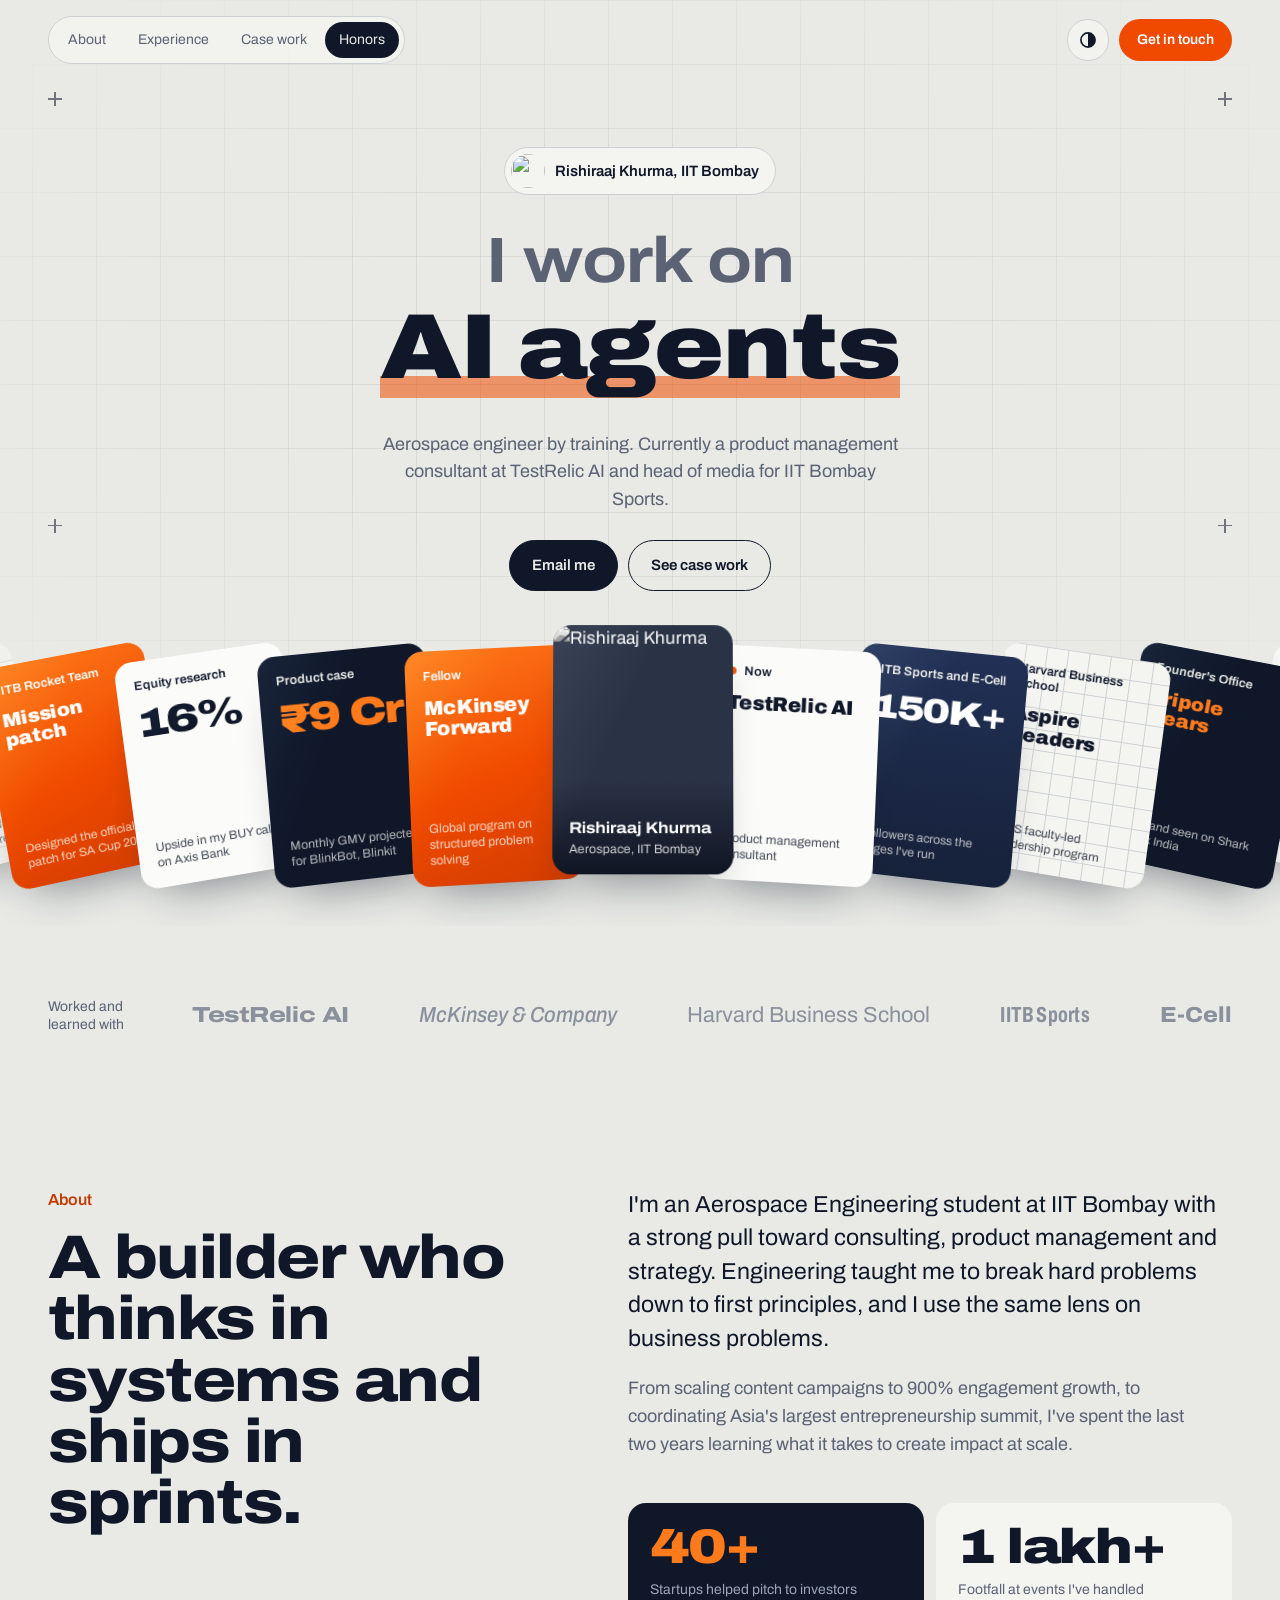
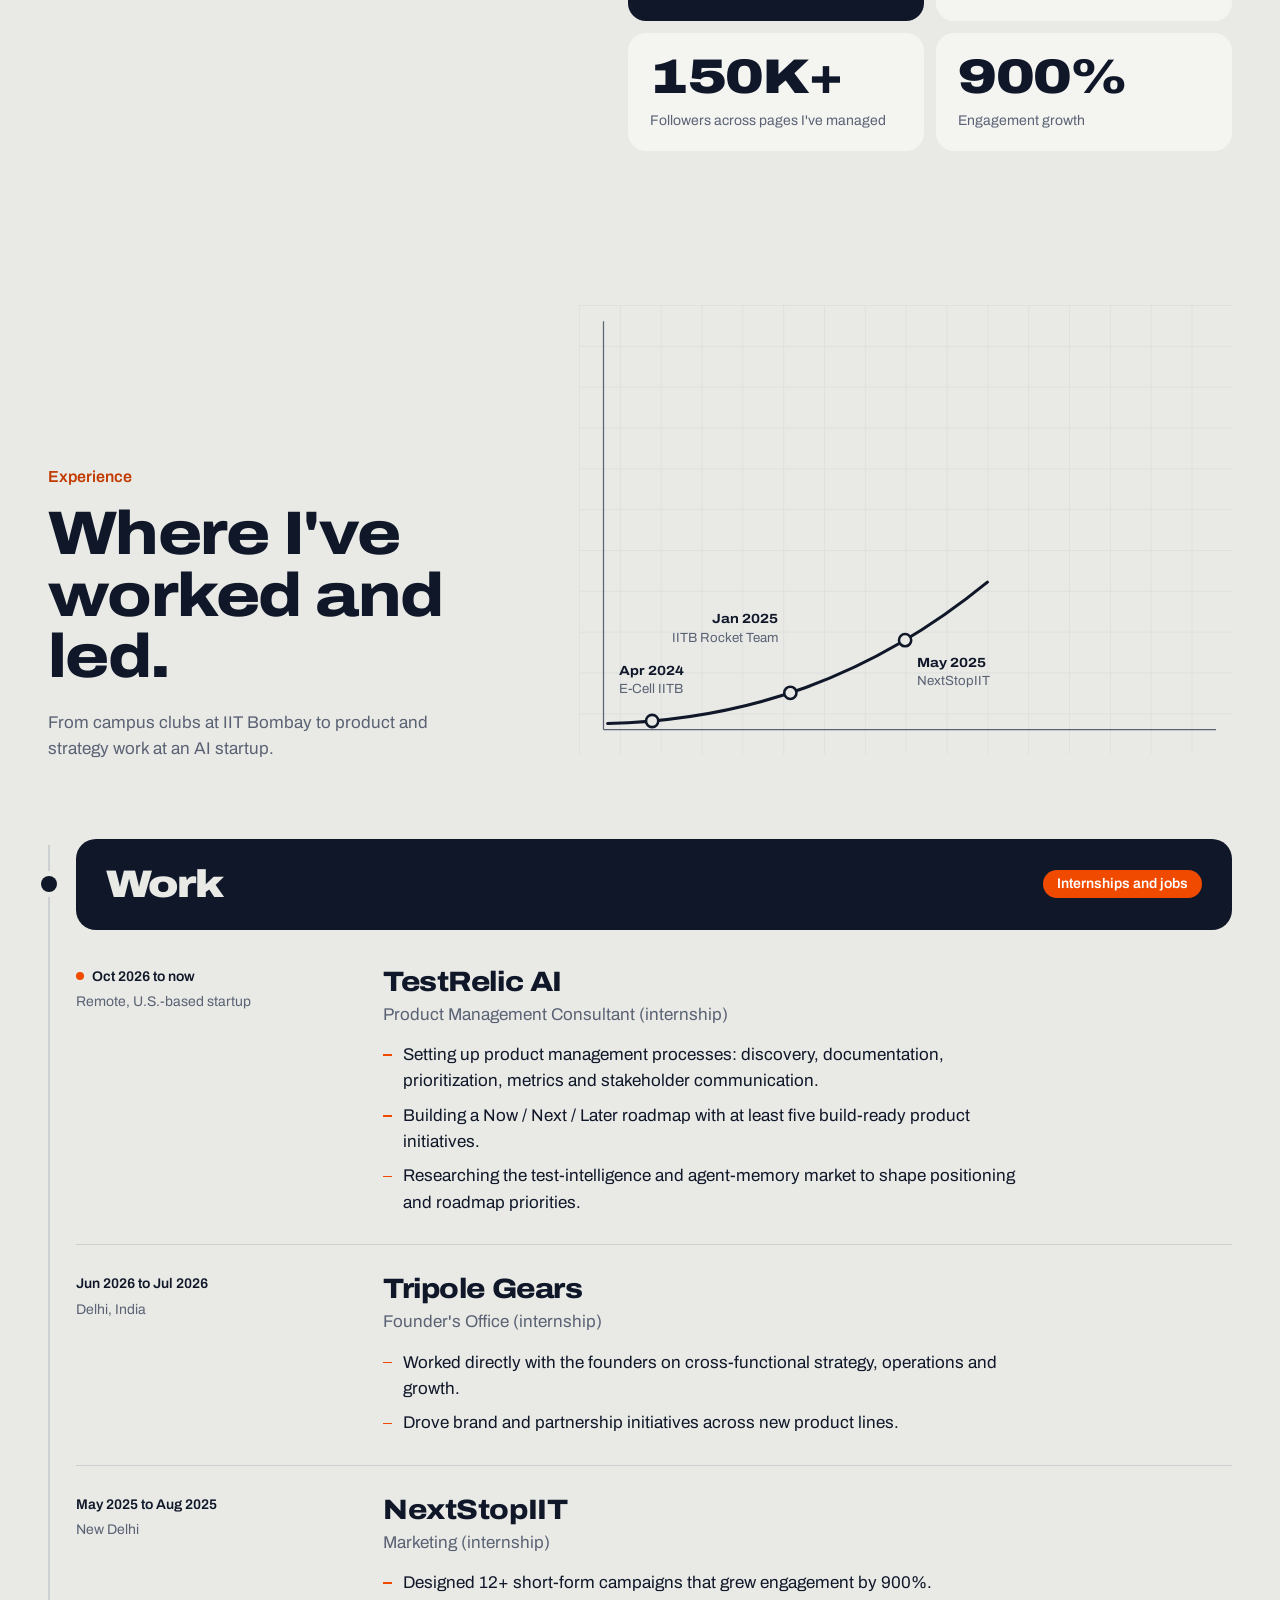
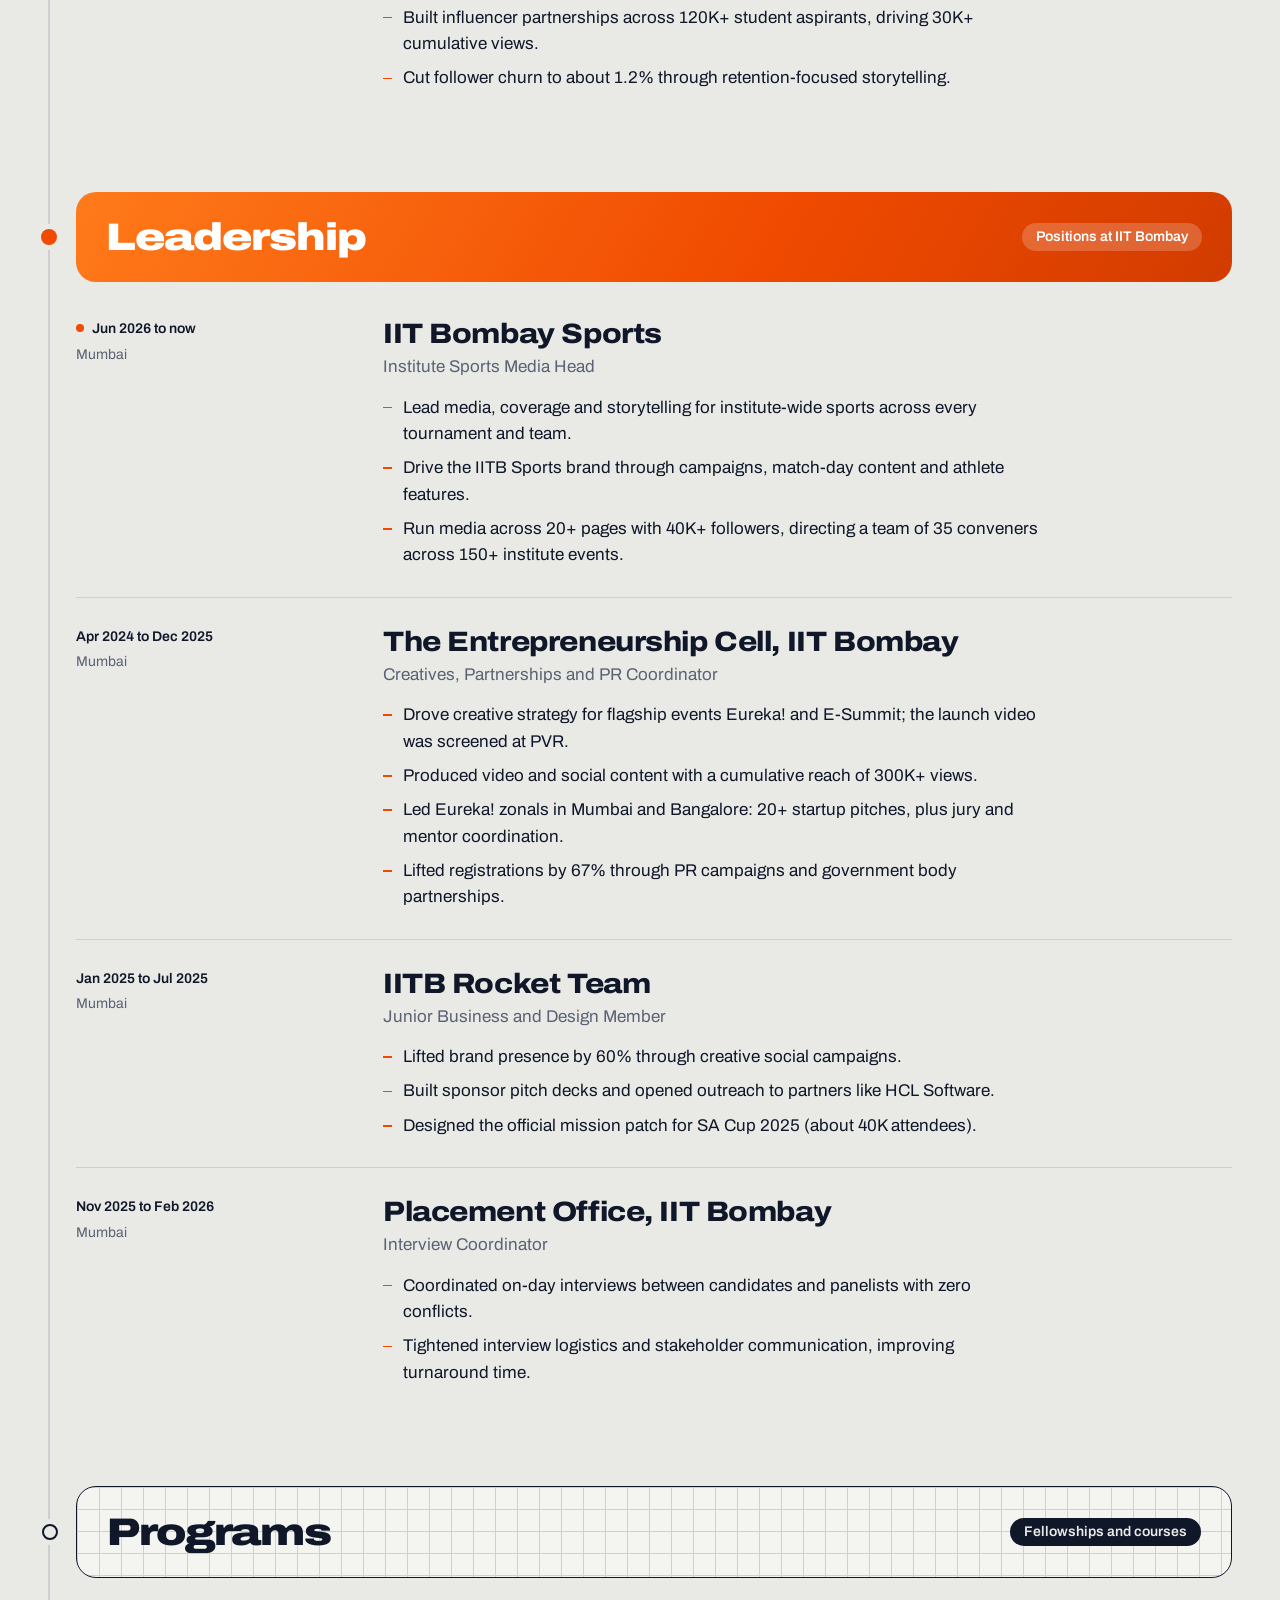
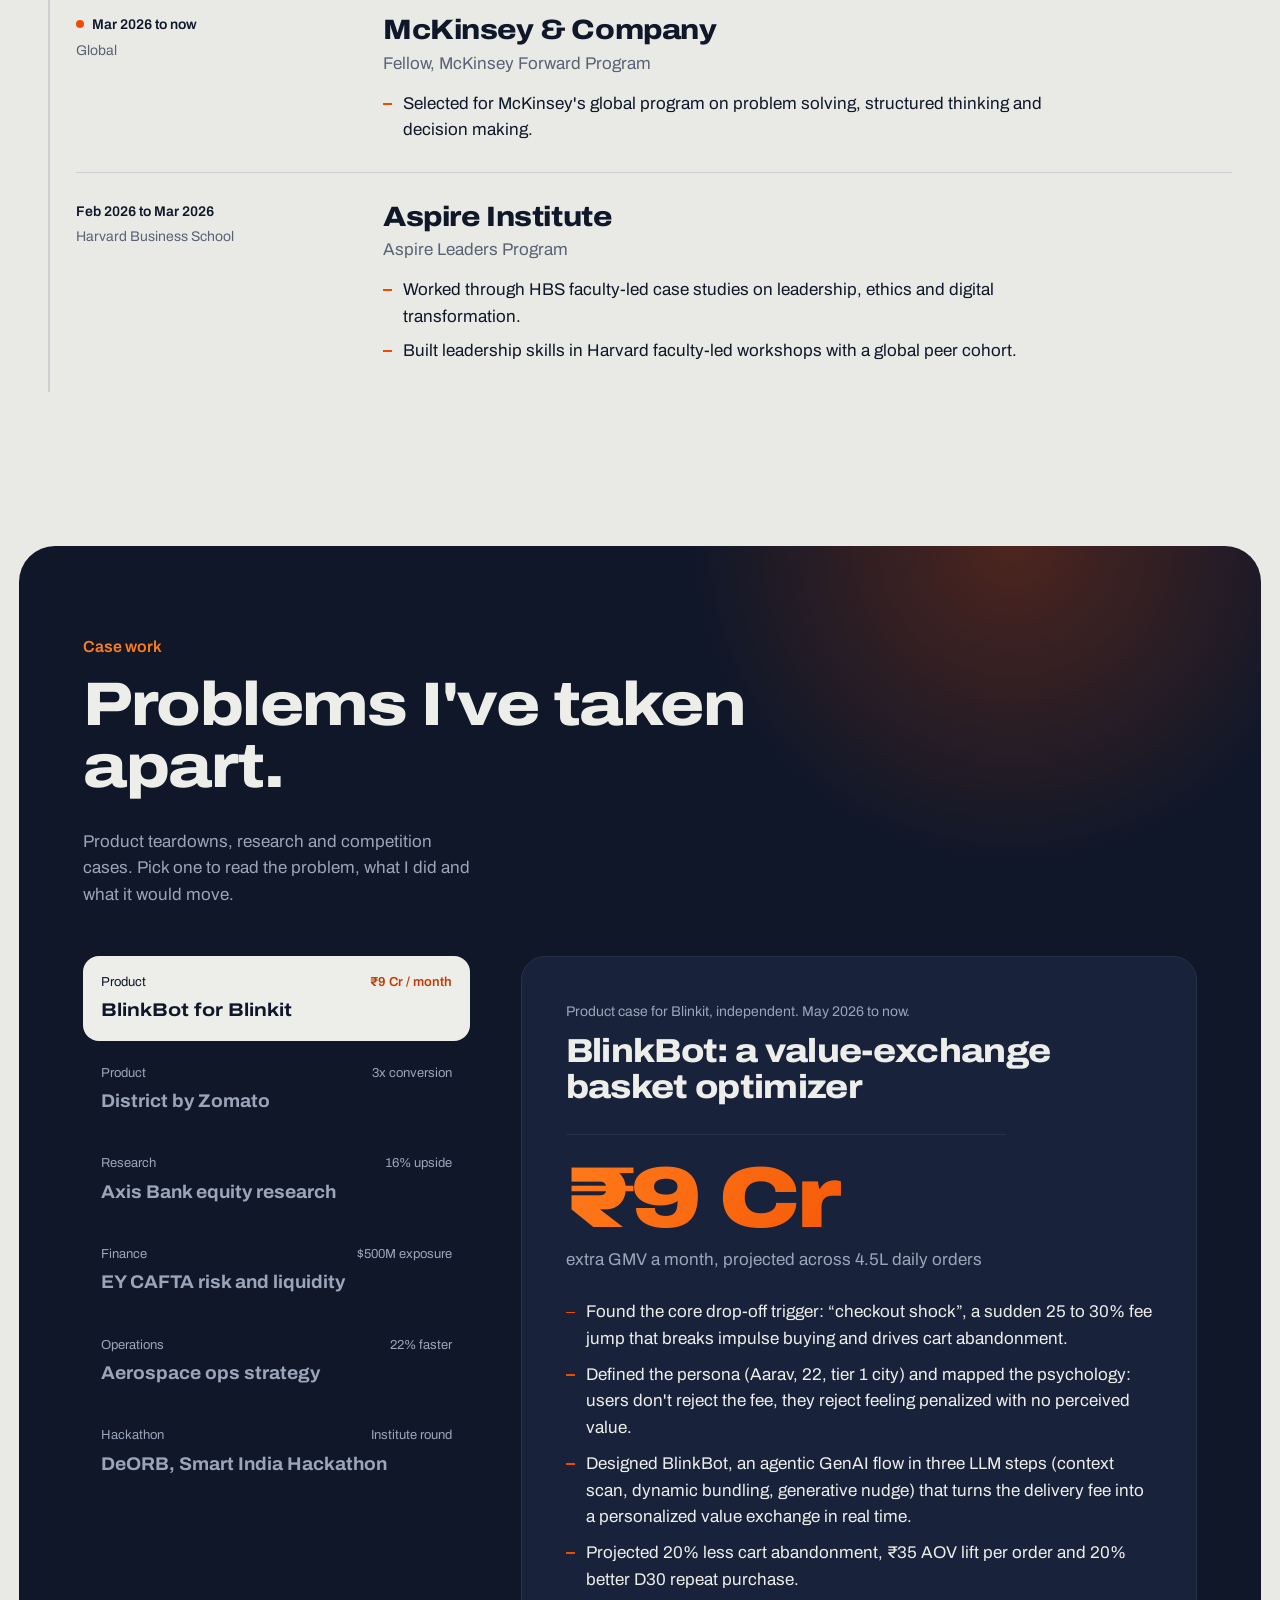
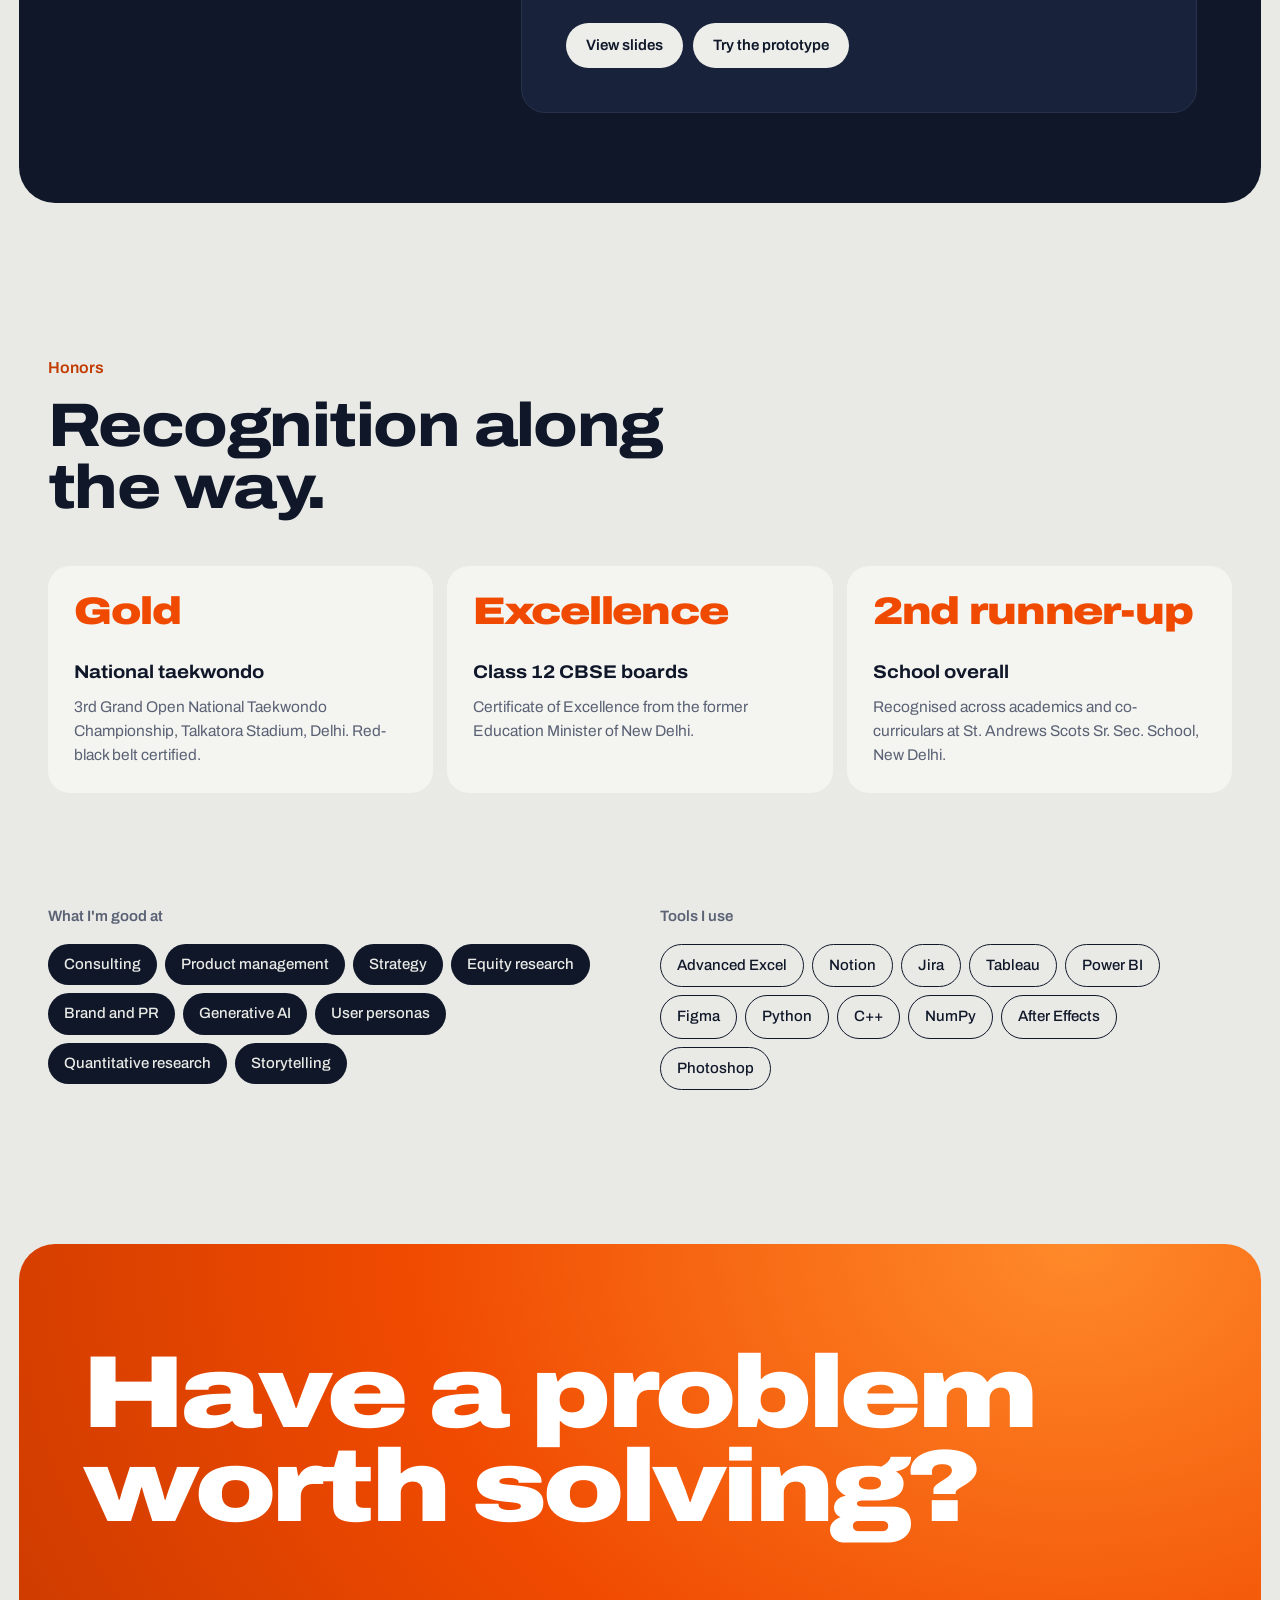
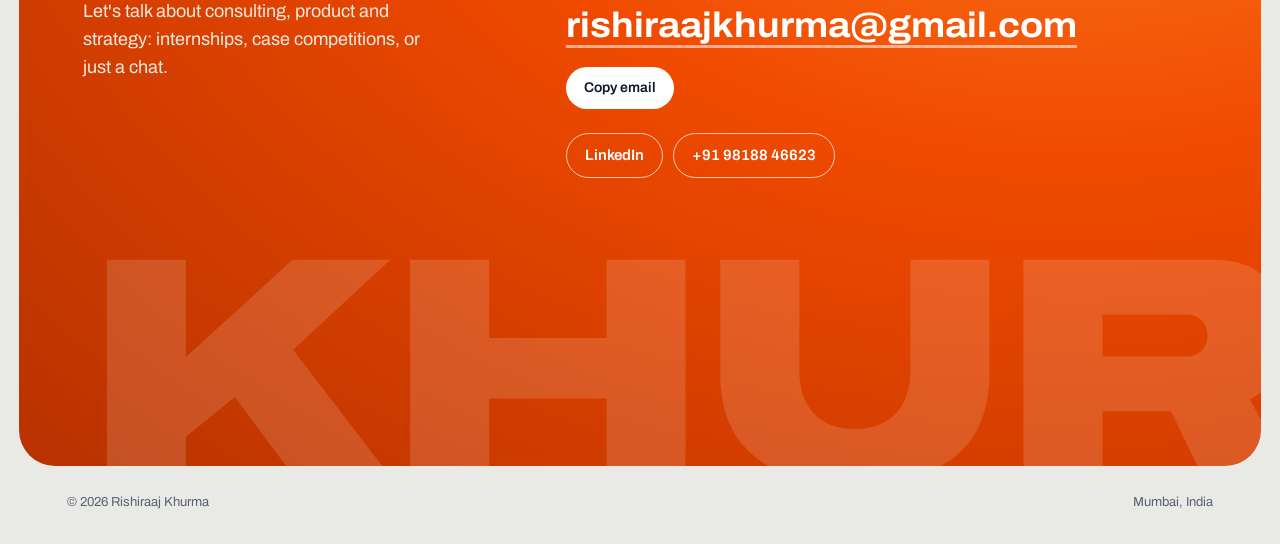
==== commit 51fb9b2e: "Concept 3: robust word rotation Co-Authored-By: Claude Opus 5.5 <noreply@anthropic.com> Claude-Sessi" ====
--- a/concepts/3.html
+++ b/concepts/3.html
@@ -42,7 +42,7 @@
 .c3-h { margin-top: clamp(22px, 3vw, 36px); font-weight: 900; letter-spacing: -0.04em; line-height: .95; font-variation-settings: "wdth" 116; }
 .c3-line { display: block; font-size: clamp(2.2rem, 5vw, 4.4rem); color: var(--muted); font-weight: 700; }
 .c3-rot { display: block; font-size: clamp(2.8rem, 7.2vw, 6.4rem); line-height: 1.1; height: 1.15em; overflow: hidden; margin-top: .05em; }
-.c3-word { display: inline-block; color: var(--ink); background: linear-gradient(transparent 78%, color-mix(in srgb, var(--orange) 55%, transparent) 78%); transition: transform .38s var(--ease), opacity .38s var(--ease); }
+.c3-word { display: inline-block; white-space: nowrap; color: var(--ink); background: linear-gradient(transparent 78%, color-mix(in srgb, var(--orange) 55%, transparent) 78%); transition: transform .38s var(--ease), opacity .38s var(--ease); }
 .c3-word.is-out { transform: translateY(-100%); opacity: 0; }
 .c3-word.is-in { transform: translateY(100%); opacity: 0; transition: none; }
 .c3-lede { margin: clamp(18px, 2.4vw, 28px) auto 26px; max-width: 52ch; color: var(--muted); font-size: 18px; }
@@ -98,12 +98,12 @@
       </div>
       <script>
         (function () {
-          var words = ['product strategy', 'AI agents', 'go-to-market', 'brand and storytelling', 'case competitions'];
+          var words = ['product strategy', 'AI agents', 'go-to-market', 'storytelling', 'growth'];
           var el = document.querySelector('.c3-word'); var i = 0;
           if (matchMedia('(prefers-reduced-motion: reduce)').matches) return;
           setInterval(function () {
             el.classList.add('is-out');
-            setTimeout(function () { i = (i + 1) % words.length; el.textContent = words[i]; el.classList.remove('is-out'); el.classList.add('is-in'); requestAnimationFrame(function () { requestAnimationFrame(function () { el.classList.remove('is-in'); }); }); }, 380);
+            setTimeout(function () { i = (i + 1) % words.length; el.textContent = words[i]; el.classList.remove('is-out'); el.classList.add('is-in'); void el.offsetWidth; setTimeout(function () { el.classList.remove('is-in'); }, 30); }, 380);
           }, 2300);
         })();
       </script>
